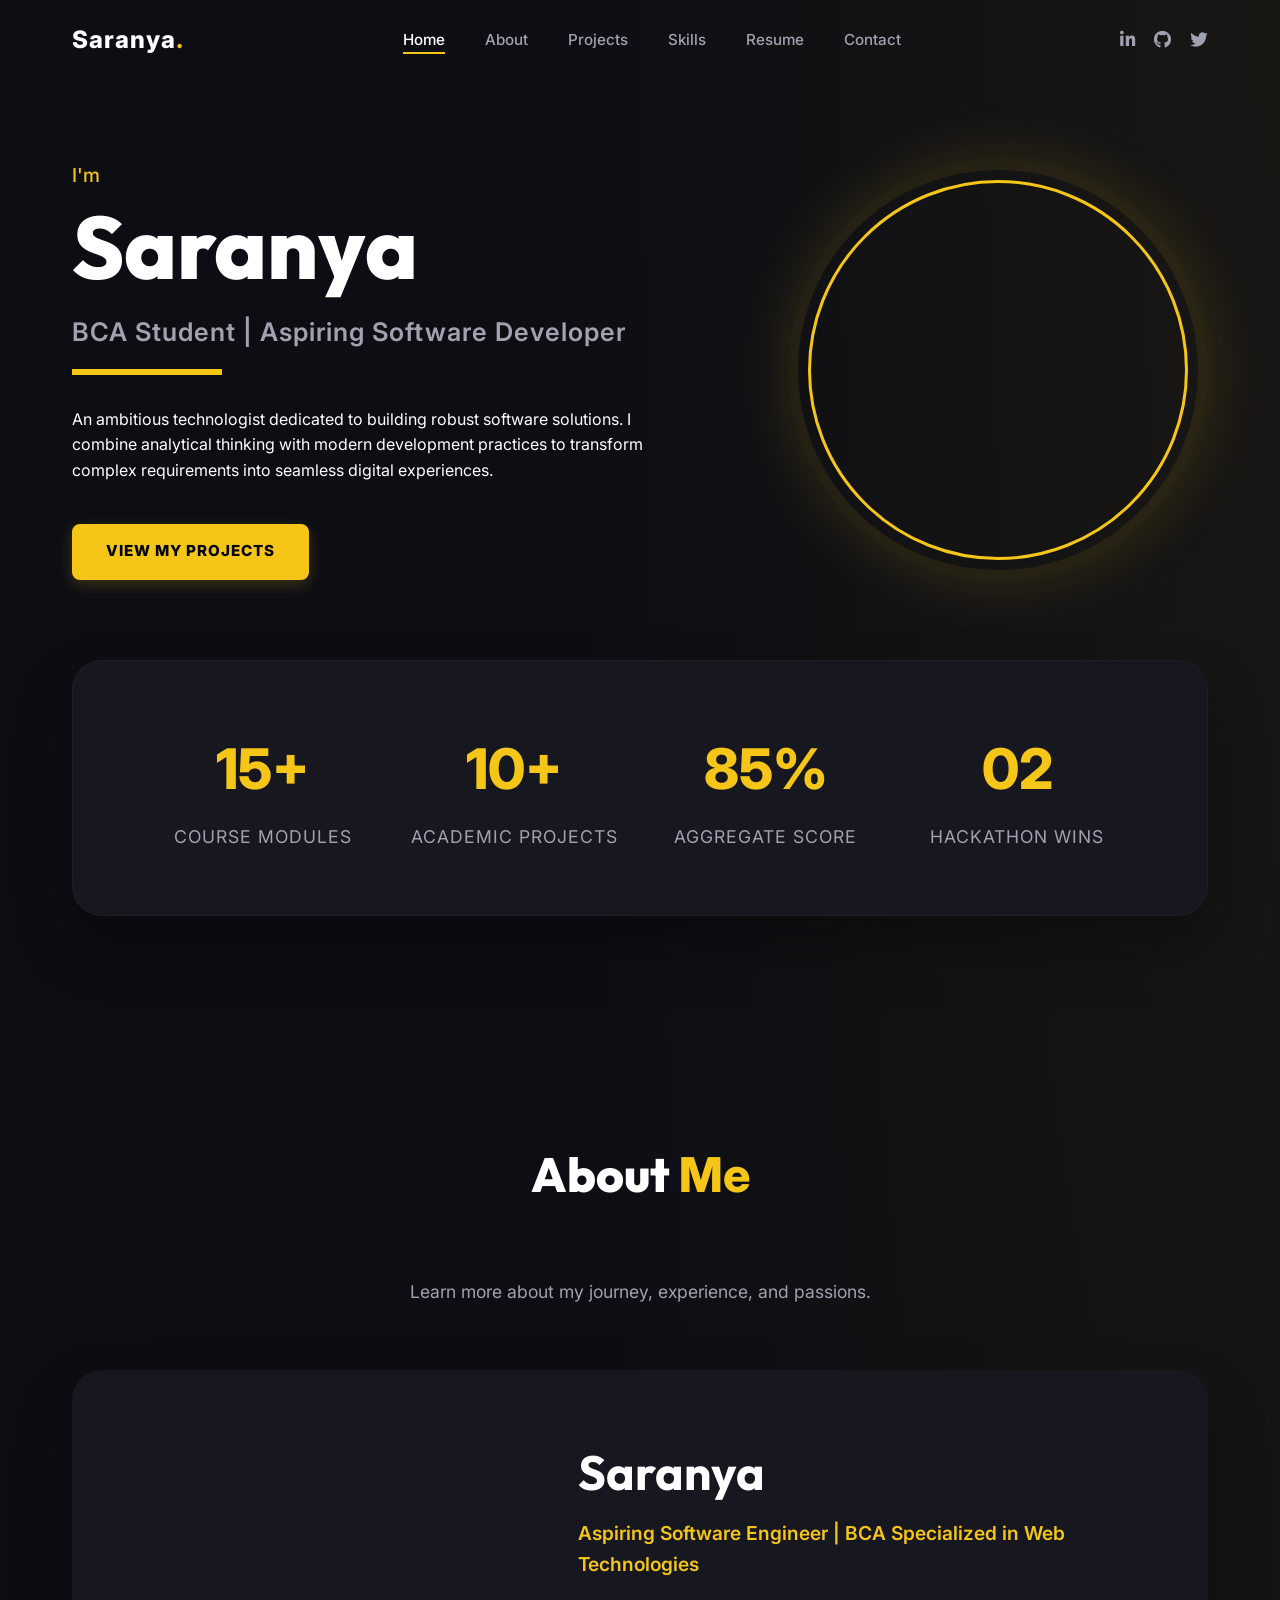
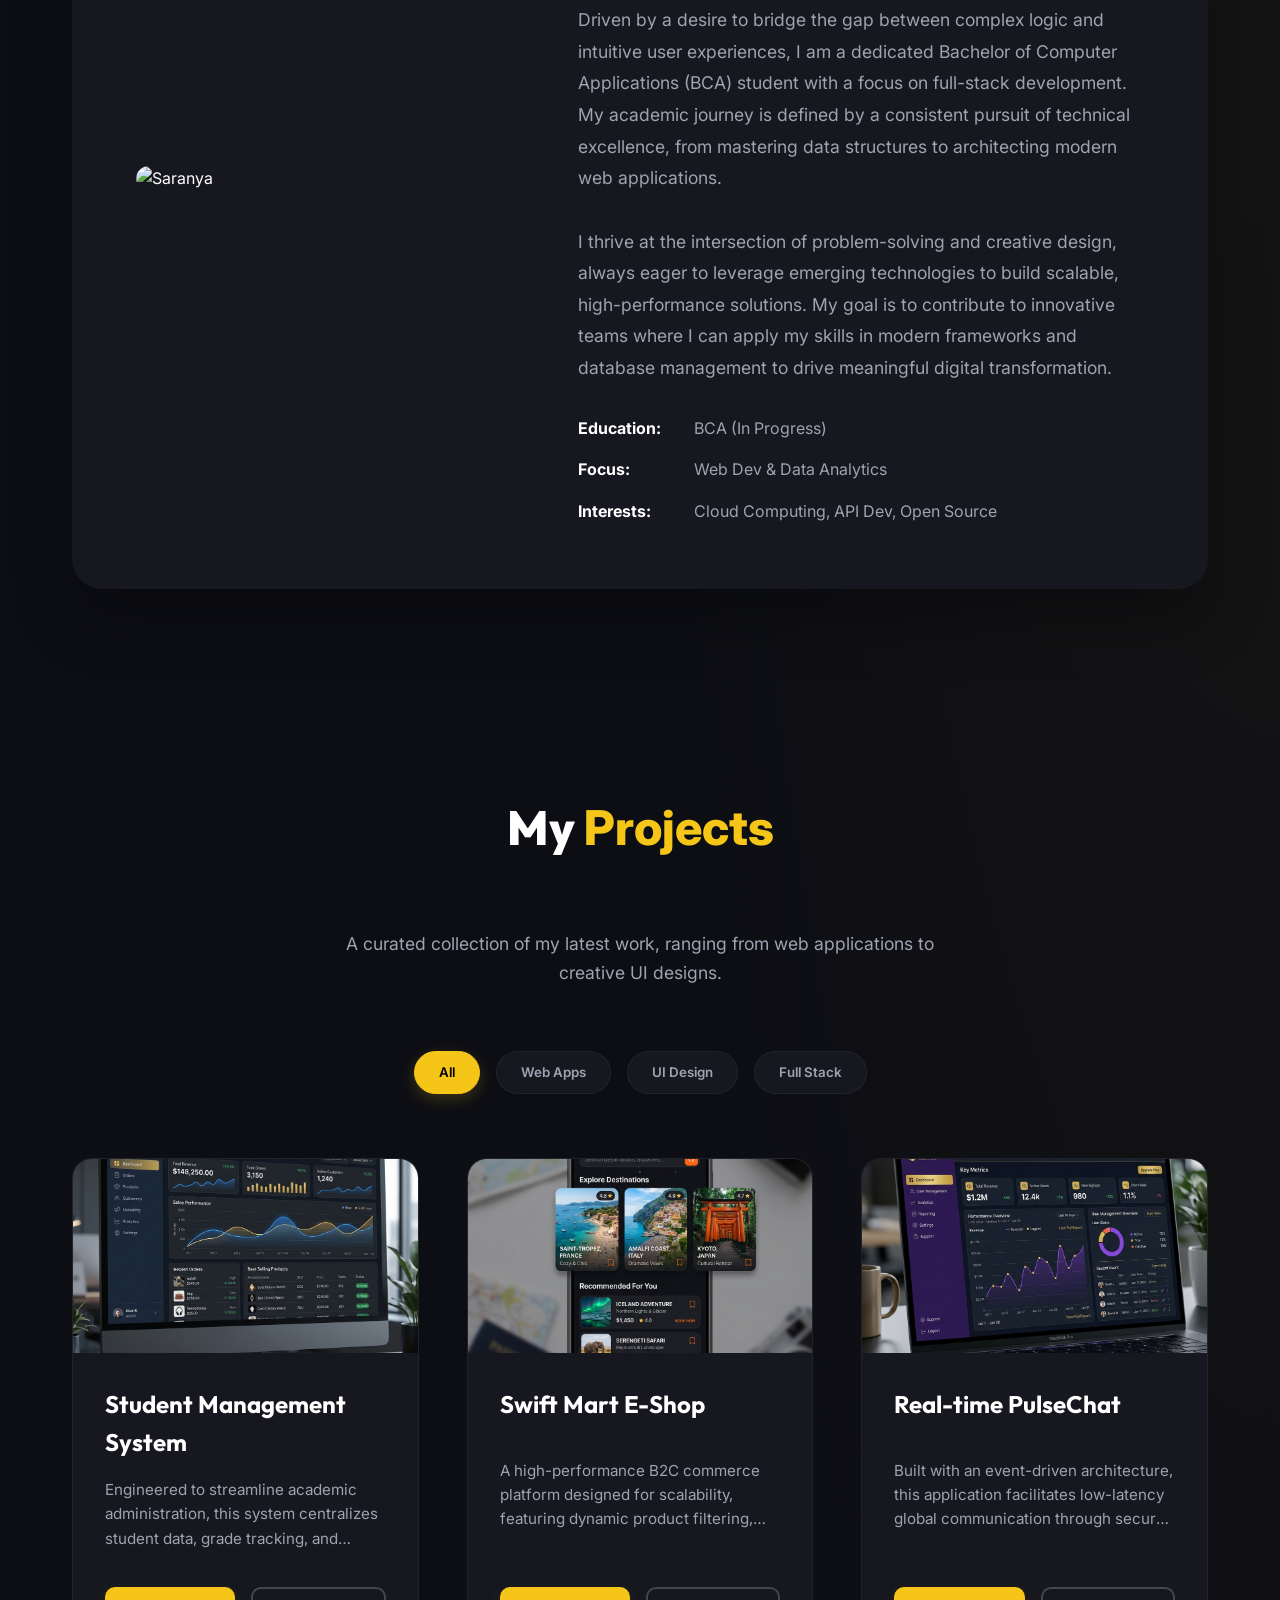
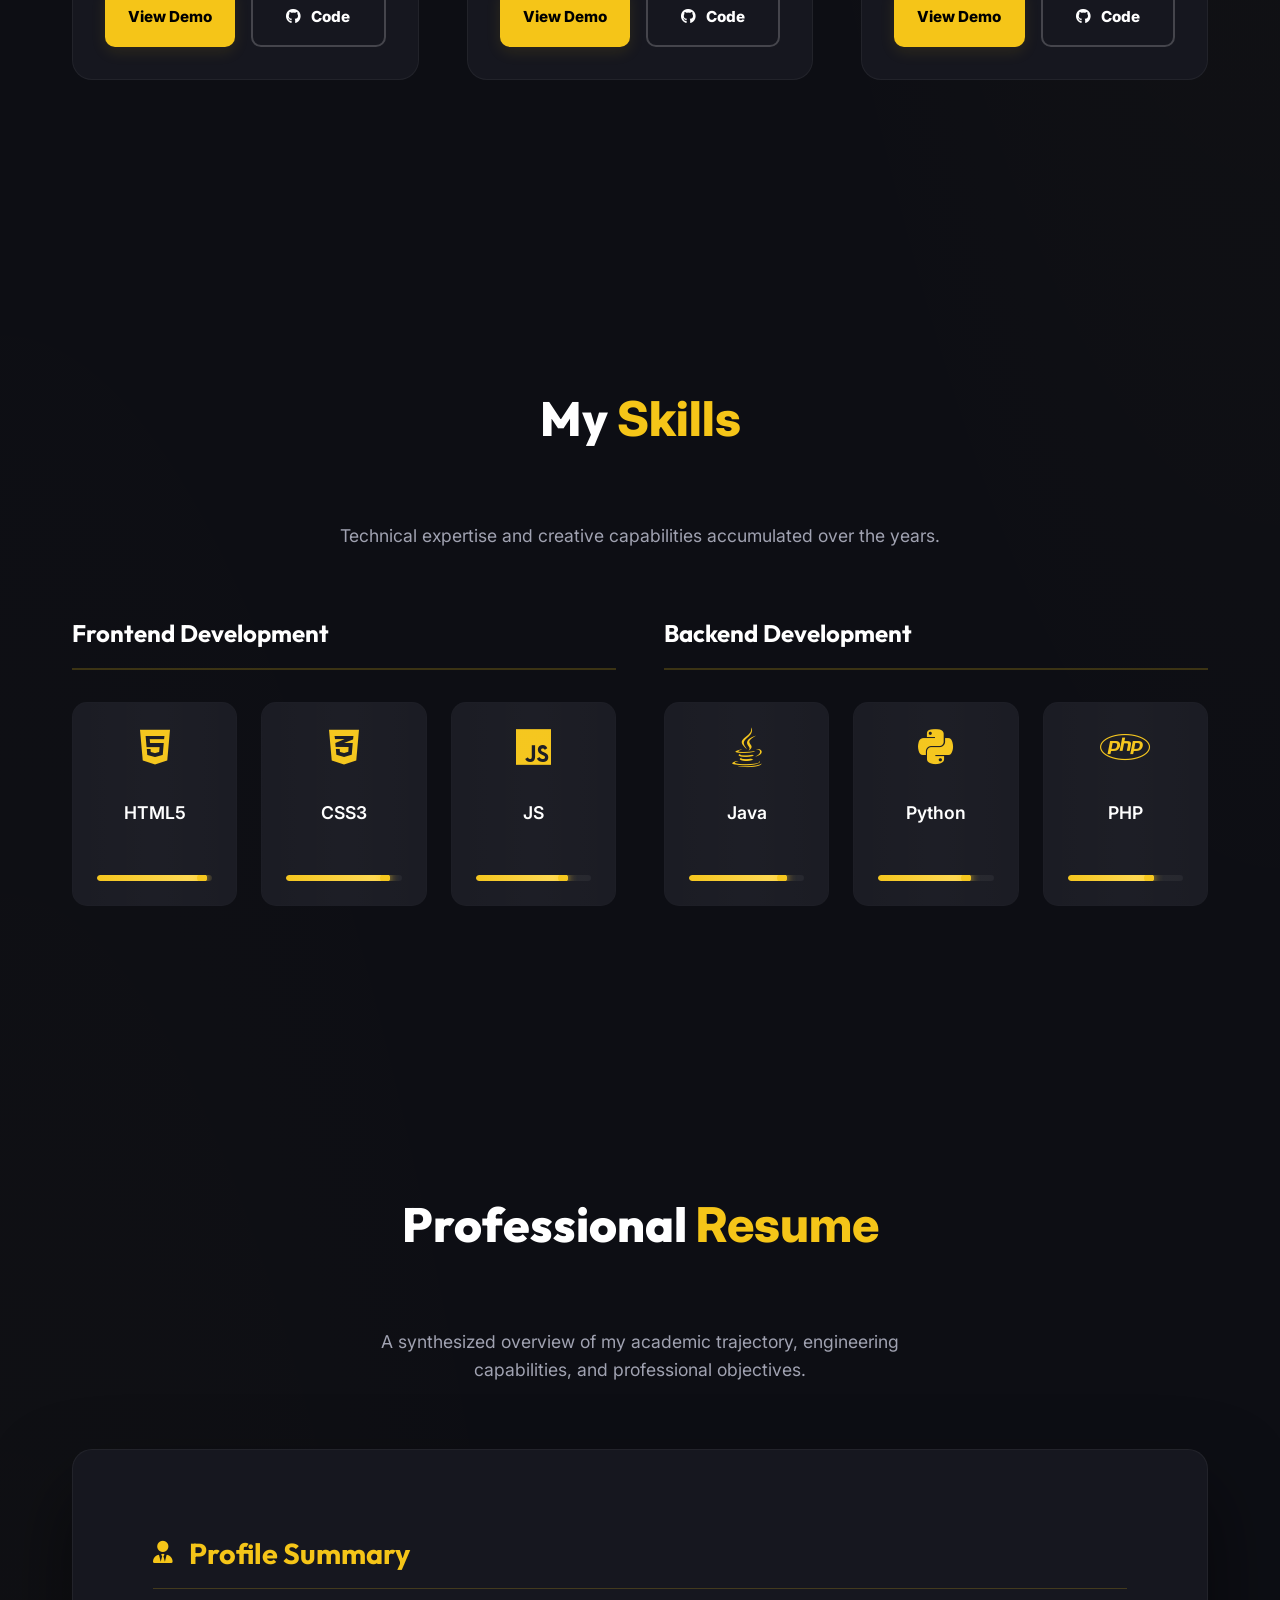
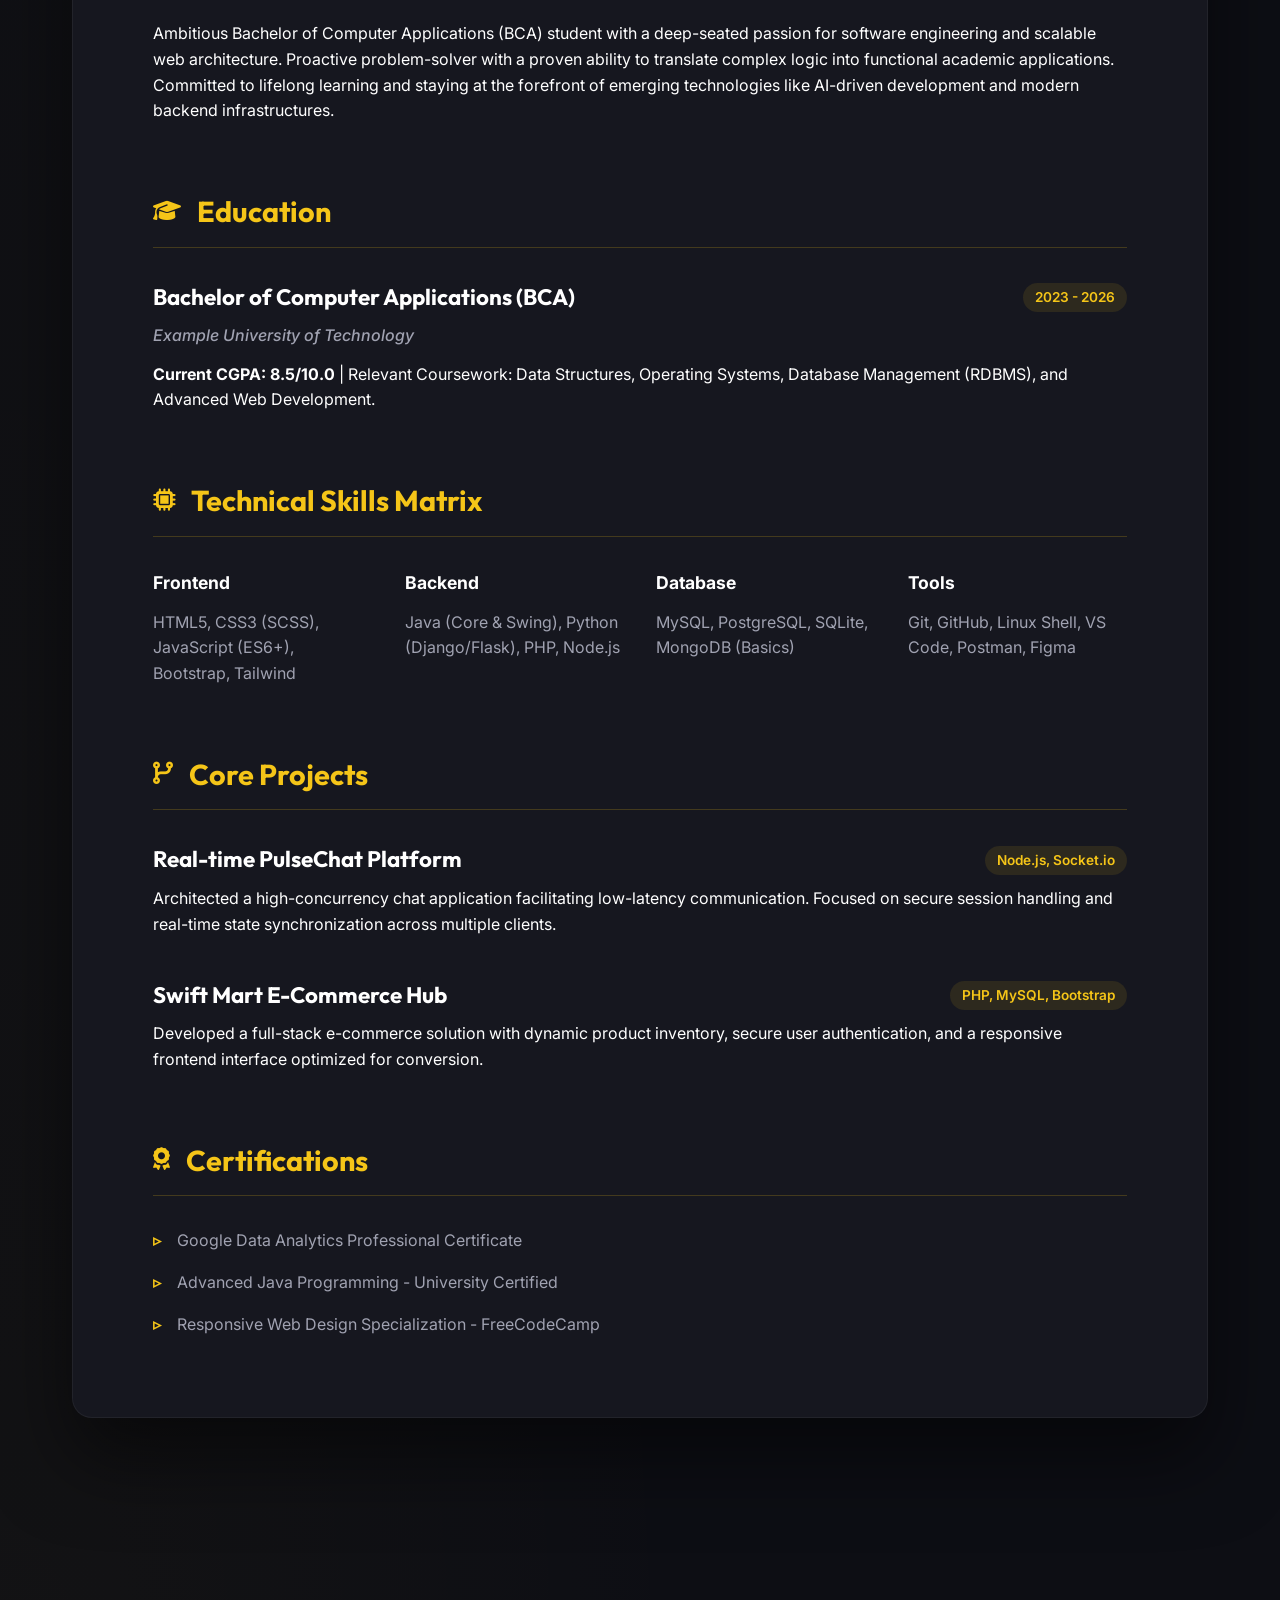
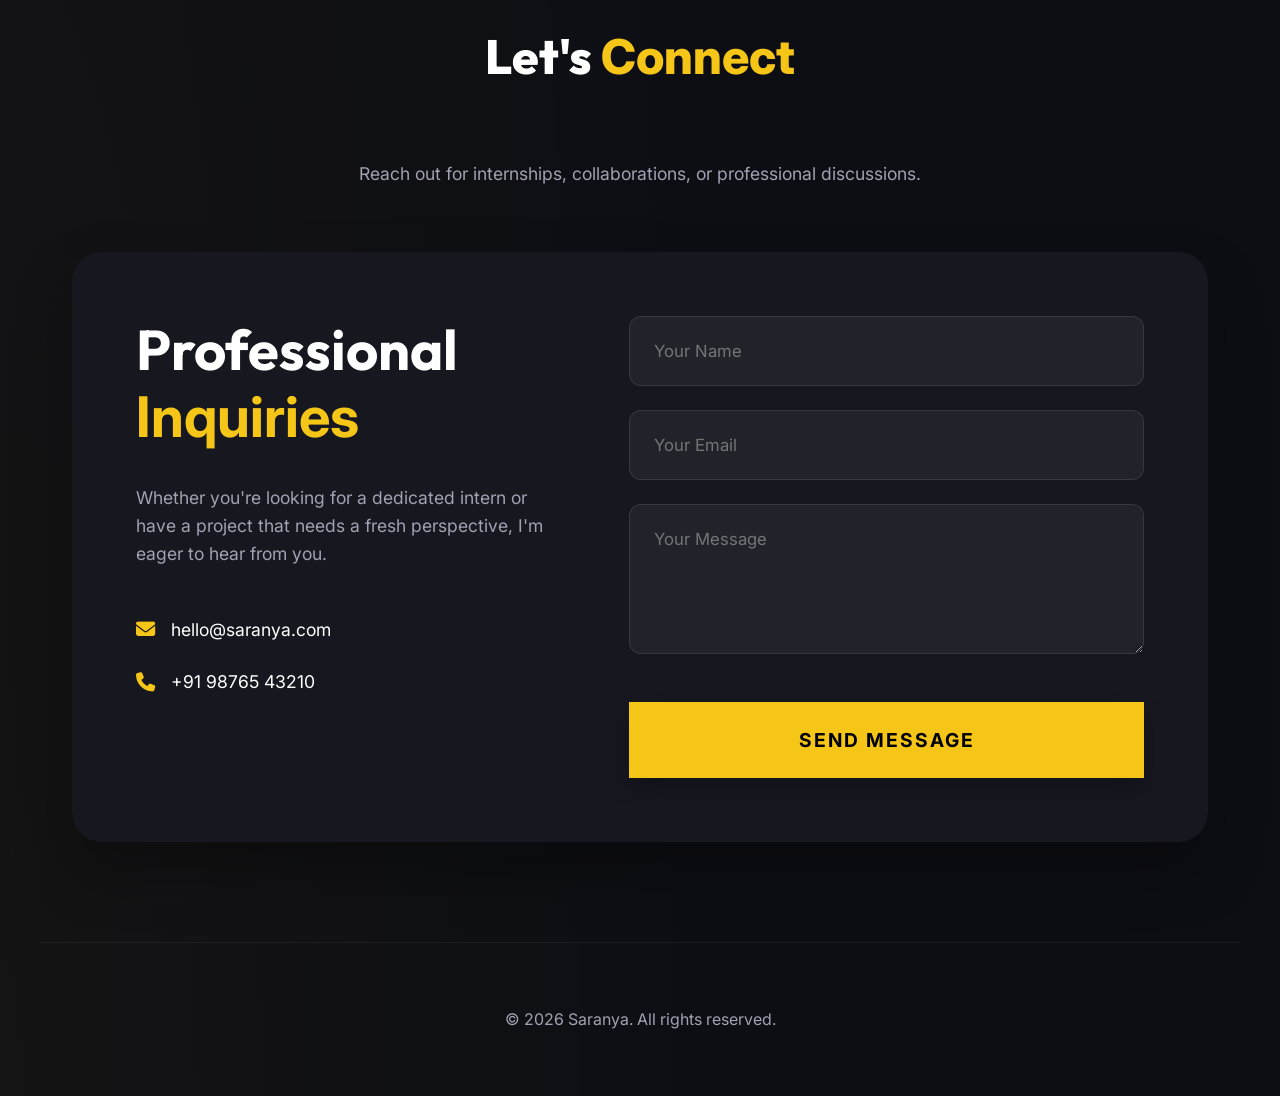
==== index.html @ 044e10fd "first commit" ====
<!DOCTYPE html>
<html lang="en">

<head>
    <meta charset="UTF-8">
    <meta name="viewport" content="width=device-width, initial-scale=1.0">
    <title>Saranya | BCA Student & Aspiring Software Developer</title>
    <link rel="stylesheet" href="style.css">
    <link rel="preconnect" href="https://fonts.googleapis.com">
    <link rel="preconnect" href="https://fonts.gstatic.com" crossorigin>
    <link
        href="https://fonts.googleapis.com/css2?family=Inter:wght@400;500;600&family=Outfit:wght@300;400;600;700;800&display=swap"
        rel="stylesheet">
    <link rel="stylesheet" href="https://cdnjs.cloudflare.com/ajax/libs/font-awesome/6.4.0/css/all.min.css">
</head>

<body>
    <!-- Navigation Bar -->
    <nav class="navbar" id="navbar">
        <div class="container nav-content">
            <div class="logo">
                <a href="#home">Saranya<span>.</span></a>
            </div>

            <ul class="nav-links" id="nav-links">
                <li><a href="#home" class="active">Home</a></li>
                <li><a href="#about">About</a></li>
                <li><a href="#projects">Projects</a></li>
                <li><a href="#skills">Skills</a></li>
                <li><a href="#resume">Resume</a></li>
                <li><a href="#contact">Contact</a></li>
            </ul>

            <div class="nav-socials">
                <a href="#"><i class="fab fa-linkedin-in"></i></a>
                <a href="#"><i class="fab fa-github"></i></a>
                <a href="#"><i class="fab fa-twitter"></i></a>
            </div>

            <button class="hamburger" id="hamburger">
                <span></span>
                <span></span>
                <span></span>
            </button>
        </div>
    </nav>

    <!-- Mobile Menu -->
    <div class="mobile-menu" id="mobile-menu">
        <ul class="mobile-nav-links">
            <li><a href="#home">Home</a></li>
            <li><a href="#about">About</a></li>
            <li><a href="#projects">Projects</a></li>
            <li><a href="#skills">Skills</a></li>
            <li><a href="#resume">Resume</a></li>
            <li><a href="#contact">Contact</a></li>
        </ul>
        <div class="mobile-socials">
            <a href="#"><i class="fab fa-linkedin-in"></i></a>
            <a href="#"><i class="fab fa-github"></i></a>
            <a href="#"><i class="fab fa-twitter"></i></a>
        </div>
    </div>

    <!-- Home Section -->
    <section id="home" class="hero">
        <div class="container hero-content">
            <div class="hero-text">
                <p class="intro">I'm</p>
                <h1 class="name">Saranya</h1>
                <p class="role-title">BCA Student | Aspiring Software Developer</p>
                <div class="underline"></div>
                <p class="description">
                    An ambitious technologist dedicated to building robust software solutions. I combine analytical
                    thinking with modern development practices to transform complex requirements into seamless digital
                    experiences.
                </p>
                <div class="hero-btns">
                    <a href="#projects" class="btn primary-btn">View My Projects</a>
                </div>
            </div>
            <div class="hero-image">
                <div class="image-wrapper">
                    <img src="https://images.unsplash.com/photo-1573496359142-b8d87734a5a2?auto=format&fit=crop&q=80&w=800"
                        alt="Saranya">
                </div>
            </div>
        </div>
    </section>

    <!-- Stats Section -->
    <div class="container">
        <div class="stats">
            <div class="stat-item">
                <div class="stat-number">15+</div>
                <div class="stat-label">Course Modules</div>
            </div>
            <div class="stat-item">
                <div class="stat-number">10+</div>
                <div class="stat-label">Academic Projects</div>
            </div>
            <div class="stat-item">
                <div class="stat-number">85%</div>
                <div class="stat-label">Aggregate Score</div>
            </div>
            <div class="stat-item">
                <div class="stat-number">02</div>
                <div class="stat-label">Hackathon Wins</div>
            </div>
        </div>
    </div>

    <!-- About Section -->
    <section id="about" class="section-padding">
        <div class="container">
            <header class="section-header">
                <h2 class="section-title">About <span class="highlight">Me</span></h2>
                <p class="section-subtitle">Learn more about my journey, experience, and passions.</p>
            </header>

            <div class="about-card">
                <div class="about-image">
                    <img src="https://images.unsplash.com/photo-1573496359142-b8d87734a5a2?auto=format&fit=crop&q=80&w=800"
                        alt="Saranya">
                </div>
                <div class="about-text">
                    <h2>Saranya</h2>
                    <p class="job-role">Aspiring Software Engineer | BCA Specialized in Web Technologies</p>
                    <p class="bio">
                        Driven by a desire to bridge the gap between complex logic and intuitive user experiences, I am
                        a dedicated Bachelor of Computer Applications (BCA) student with a focus on full-stack
                        development. My academic journey is defined by a consistent pursuit of technical excellence,
                        from mastering data structures to architecting modern web applications.
                        <br><br>
                        I thrive at the intersection of problem-solving and creative design, always eager to leverage
                        emerging technologies to build scalable, high-performance solutions. My goal is to contribute to
                        innovative teams where I can apply my skills in modern frameworks and database management to
                        drive meaningful digital transformation.
                    </p>
                    <div class="personal-details">
                        <div class="detail">
                            <span class="label">Education:</span>
                            <span class="value">BCA (In Progress)</span>
                        </div>
                        <div class="detail">
                            <span class="label">Focus:</span>
                            <span class="value">Web Dev & Data Analytics</span>
                        </div>
                        <div class="detail">
                            <span class="label">Interests:</span>
                            <span class="value">Cloud Computing, API Dev, Open Source</span>
                        </div>
                    </div>
                </div>
            </div>
        </div>
    </section>

    <!-- Projects Section -->
    <section id="projects" class="section-padding">
        <div class="container">
            <header class="section-header">
                <h2 class="section-title">My <span class="highlight">Projects</span></h2>
                <p class="section-subtitle">A curated collection of my latest work, ranging from web applications to
                    creative UI designs.</p>
            </header>

            <div class="project-filters">
                <button class="filter-btn active" data-filter="all">All</button>
                <button class="filter-btn" data-filter="web">Web Apps</button>
                <button class="filter-btn" data-filter="ui">UI Design</button>
                <button class="filter-btn" data-filter="fullstack">Full Stack</button>
            </div>

            <div class="projects-grid" id="projects-container">
                <!-- Project 1 -->
                <div class="project-card" data-category="web">
                    <div class="project-image">
                        <img src="project_ecommerce.png" alt="Student Management System">
                        <div class="project-overlay">
                            <div class="tech-stack">
                                <span>Java</span>
                                <span>Swing</span>
                                <span>MySQL</span>
                            </div>
                        </div>
                    </div>
                    <div class="project-info">
                        <h3>Student Management System</h3>
                        <p>Engineered to streamline academic administration, this system centralizes student data, grade
                            tracking, and enrollment workflows with a focus on data integrity and security.</p>
                        <div class="project-actions">
                            <a href="#" class="btn secondary-btn">View Demo</a>
                            <a href="#" class="btn outline-btn"><i class="fab fa-github"></i> Code</a>
                        </div>
                    </div>
                </div>

                <!-- Project 2 -->
                <div class="project-card" data-category="fullstack">
                    <div class="project-image">
                        <img src="project_travel.png" alt="Online Shopping Website">
                        <div class="project-overlay">
                            <div class="tech-stack">
                                <span>PHP</span>
                                <span>Bootstrap</span>
                                <span>MySQL</span>
                            </div>
                        </div>
                    </div>
                    <div class="project-info">
                        <h3>Swift Mart E-Shop</h3>
                        <p>A high-performance B2C commerce platform designed for scalability, featuring dynamic product
                            filtering, secure checkout flows, and automated inventory syncing.</p>
                        <div class="project-actions">
                            <a href="#" class="btn secondary-btn">View Demo</a>
                            <a href="#" class="btn outline-btn"><i class="fab fa-github"></i> Code</a>
                        </div>
                    </div>
                </div>

                <!-- Project 3 -->
                <div class="project-card" data-category="web">
                    <div class="project-image">
                        <img src="project_saas.png" alt="Chat Application">
                        <div class="project-overlay">
                            <div class="tech-stack">
                                <span>Node.js</span>
                                <span>Socket.io</span>
                                <span>Express</span>
                            </div>
                        </div>
                    </div>
                    <div class="project-info">
                        <h3>Real-time PulseChat</h3>
                        <p>Built with an event-driven architecture, this application facilitates low-latency global
                            communication through secure web socket implementation and state management.</p>
                        <div class="project-actions">
                            <a href="#" class="btn secondary-btn">View Demo</a>
                            <a href="#" class="btn outline-btn"><i class="fab fa-github"></i> Code</a>
                        </div>
                    </div>
                </div>
            </div>
        </div>
    </section>

    <!-- Skills Section -->
    <section id="skills" class="section-padding">
        <div class="container">
            <header class="section-header">
                <h2 class="section-title">My <span class="highlight">Skills</span></h2>
                <p class="section-subtitle">Technical expertise and creative capabilities accumulated over the years.
                </p>
            </header>

            <div class="skills-grid-main">
                <!-- Frontend -->
                <div class="skills-category">
                    <h3>Frontend Development</h3>
                    <div class="skills-grid-inner">
                        <div class="skill-card">
                            <i class="fab fa-html5"></i>
                            <span>HTML5</span>
                            <div class="progress-bar">
                                <div class="progress" style="width: 95%;"></div>
                            </div>
                        </div>
                        <div class="skill-card">
                            <i class="fab fa-css3-alt"></i>
                            <span>CSS3</span>
                            <div class="progress-bar">
                                <div class="progress" style="width: 90%;"></div>
                            </div>
                        </div>
                        <div class="skill-card">
                            <i class="fab fa-js"></i>
                            <span>JS</span>
                            <div class="progress-bar">
                                <div class="progress" style="width: 80%;"></div>
                            </div>
                        </div>
                    </div>
                </div>

                <!-- Backend -->
                <div class="skills-category">
                    <h3>Backend Development</h3>
                    <div class="skills-grid-inner">
                        <div class="skill-card">
                            <i class="fab fa-java"></i>
                            <span>Java</span>
                            <div class="progress-bar">
                                <div class="progress" style="width: 85%;"></div>
                            </div>
                        </div>
                        <div class="skill-card">
                            <i class="fab fa-python"></i>
                            <span>Python</span>
                            <div class="progress-bar">
                                <div class="progress" style="width: 80%;"></div>
                            </div>
                        </div>
                        <div class="skill-card">
                            <i class="fab fa-php"></i>
                            <span>PHP</span>
                            <div class="progress-bar">
                                <div class="progress" style="width: 75%;"></div>
                            </div>
                        </div>
                    </div>
                </div>
            </div>
        </div>
    </section>

    <!-- Resume Section -->
    <section id="resume" class="section-padding">
        <div class="container">
            <header class="section-header">
                <h2 class="section-title">Professional <span class="highlight">Resume</span></h2>
                <p class="section-subtitle">A synthesized overview of my academic trajectory, engineering capabilities,
                    and professional objectives.</p>
            </header>

            <div class="resume-paper">
                <!-- Profile Summary -->
                <div class="resume-section">
                    <h2 class="resume-section-title"><i class="fas fa-user-tie"></i> Profile Summary</h2>
                    <p>Ambitious Bachelor of Computer Applications (BCA) student with a deep-seated passion for software
                        engineering and scalable web architecture. Proactive problem-solver with a proven ability to
                        translate complex logic into functional academic applications. Committed to lifelong learning
                        and staying at the forefront of emerging technologies like AI-driven development and modern
                        backend infrastructures.</p>
                </div>

                <div class="resume-section">
                    <h2 class="resume-section-title"><i class="fas fa-graduation-cap"></i> Education</h2>
                    <div class="resume-item">
                        <div class="resume-item-header">
                            <h3>Bachelor of Computer Applications (BCA)</h3>
                            <span>2023 - 2026</span>
                        </div>
                        <p class="institution">Example University of Technology</p>
                        <p><strong>Current CGPA: 8.5/10.0</strong> | Relevant Coursework: Data Structures, Operating
                            Systems, Database Management (RDBMS), and Advanced Web Development.</p>
                    </div>
                </div>

                <div class="resume-section">
                    <h2 class="resume-section-title"><i class="fas fa-microchip"></i> Technical Skills Matrix</h2>
                    <div class="resume-skills-grid">
                        <div class="skill-group">
                            <h4>Frontend</h4>
                            <p>HTML5, CSS3 (SCSS), JavaScript (ES6+), Bootstrap, Tailwind</p>
                        </div>
                        <div class="skill-group">
                            <h4>Backend</h4>
                            <p>Java (Core & Swing), Python (Django/Flask), PHP, Node.js</p>
                        </div>
                        <div class="skill-group">
                            <h4>Database</h4>
                            <p>MySQL, PostgreSQL, SQLite, MongoDB (Basics)</p>
                        </div>
                        <div class="skill-group">
                            <h4>Tools</h4>
                            <p>Git, GitHub, Linux Shell, VS Code, Postman, Figma</p>
                        </div>
                    </div>
                </div>

                <div class="resume-section">
                    <h2 class="resume-section-title"><i class="fas fa-code-branch"></i> Core Projects</h2>
                    <div class="resume-item">
                        <div class="resume-item-header">
                            <h3>Real-time PulseChat Platform</h3>
                            <span>Node.js, Socket.io</span>
                        </div>
                        <p>Architected a high-concurrency chat application facilitating low-latency communication.
                            Focused on secure session handling and real-time state synchronization across multiple
                            clients.</p>
                    </div>
                    <div class="resume-item">
                        <div class="resume-item-header">
                            <h3>Swift Mart E-Commerce Hub</h3>
                            <span>PHP, MySQL, Bootstrap</span>
                        </div>
                        <p>Developed a full-stack e-commerce solution with dynamic product inventory, secure user
                            authentication, and a responsive frontend interface optimized for conversion.</p>
                    </div>
                </div>

                <div class="resume-section">
                    <h2 class="resume-section-title"><i class="fas fa-award"></i> Certifications</h2>
                    <ul class="resume-list">
                        <li>Google Data Analytics Professional Certificate</li>
                        <li>Advanced Java Programming - University Certified</li>
                        <li>Responsive Web Design Specialization - FreeCodeCamp</li>
                    </ul>
                </div>
            </div>
        </div>
    </section>

    <!-- Contact Section -->
    <section id="contact" class="section-padding">
        <div class="container">
            <header class="section-header">
                <h2 class="section-title">Let's <span class="highlight">Connect</span></h2>
                <p class="section-subtitle">Reach out for internships, collaborations, or professional discussions.</p>
            </header>

            <div class="contact-card">
                <div class="contact-info">
                    <h2>Professional <span class="highlight">Inquiries</span></h2>
                    <p>Whether you're looking for a dedicated intern or have a project that needs a fresh perspective,
                        I'm eager to hear from you.</p>
                    <div class="contact-details">
                        <div class="detail-item">
                            <i class="fas fa-envelope"></i>
                            <span>hello@saranya.com</span>
                        </div>
                        <div class="detail-item">
                            <i class="fas fa-phone"></i>
                            <span>+91 98765 43210</span>
                        </div>
                    </div>
                </div>
                <form class="contact-form">
                    <div class="form-group">
                        <input type="text" placeholder="Your Name" required>
                    </div>
                    <div class="form-group">
                        <input type="email" placeholder="Your Email" required>
                    </div>
                    <div class="form-group">
                        <textarea placeholder="Your Message" rows="5" required></textarea>
                    </div>
                    <button type="submit" class="btn primary-btn">Send Message</button>
                </form>
            </div>
        </div>
    </section>

    <footer class="footer container">
        <p>&copy; 2026 Saranya. All rights reserved.</p>
    </footer>

    <script src="script.js"></script>
</body>

</html>
---- style.css ----
:root {
    --bg-color: #0d0e14;
    --card-bg: #16171f;
    --accent-color: #f5c518;
    --text-primary: #ffffff;
    --text-secondary: #a0a2b1;
    --white: #ffffff;
    --black: #000000;
    --transition: all 0.4s cubic-bezier(0.165, 0.84, 0.44, 1);
    --container-width: 1200px;
    --glow-color: rgba(245, 197, 24, 0.15);
}

/* Reset and Base Styles */
* {
    margin: 0;
    padding: 0;
    box-sizing: border-box;
    font-family: 'Inter', sans-serif;
}

html {
    scroll-behavior: smooth;
}

body {
    background-color: var(--bg-color);
    background-image: 
        radial-gradient(at 100% 0%, rgba(245, 197, 24, 0.05) 0, transparent 40%),
        radial-gradient(at 0% 100%, rgba(245, 197, 24, 0.03) 0, transparent 40%);
    color: var(--text-primary);
    line-height: 1.6;
    overflow-x: hidden;
}

h1, h2, h3, .logo {
    font-family: 'Outfit', sans-serif;
}

a {
    text-decoration: none;
    color: inherit;
    transition: var(--transition);
}

ul {
    list-style: none;
}

img {
    max-width: 100%;
    display: block;
}

.container {
    max-width: var(--container-width);
    margin: 0 auto;
    padding: 0 2rem;
}

/* Navbar */
.navbar {
    position: fixed;
    top: 0;
    left: 0;
    width: 100%;
    height: 80px;
    background-color: transparent;
    z-index: 1000;
    display: flex;
    align-items: center;
    transition: var(--transition);
}

.navbar.scrolled {
    background-color: rgba(13, 14, 20, 0.95);
    backdrop-filter: blur(10px);
    height: 70px;
    border-bottom: 1px solid rgba(255, 255, 255, 0.05);
    box-shadow: 0 10px 30px rgba(0,0,0,0.3);
}

.nav-content {
    display: flex;
    justify-content: space-between;
    align-items: center;
    width: 100%;
}

.logo {
    font-size: 1.5rem;
    font-weight: 800;
    letter-spacing: 1px;
}

.logo span {
    color: var(--accent-color);
}

.nav-links {
    display: flex;
    gap: 2.5rem;
}

.nav-links li a {
    font-weight: 500;
    font-size: 0.95rem;
    color: var(--text-secondary);
    position: relative;
    padding-bottom: 5px;
}

.nav-links li a::after {
    content: '';
    position: absolute;
    bottom: 0;
    left: 0;
    width: 0;
    height: 2px;
    background-color: var(--accent-color);
    transition: var(--transition);
}

.nav-links li a:hover::after,
.nav-links li a.active::after {
    width: 100%;
}

.nav-links li a:hover,
.nav-links li a.active {
    color: var(--white);
}

.nav-socials {
    display: flex;
    gap: 1.2rem;
}

.nav-socials a {
    color: var(--text-secondary);
    font-size: 1.1rem;
}

.nav-socials a:hover {
    color: var(--accent-color);
    transform: translateY(-3px);
}
/* Section Generic */
.section-padding {
    padding: 100px 0;
}

.section-header {
    text-align: center;
    margin-bottom: 4rem;
}

.section-title {
    font-size: clamp(2.5rem, 5vw, 3.5rem);
    font-weight: 800;
    margin-bottom: 1rem;
}

.section-subtitle {
    font-size: 1.1rem;
    color: var(--text-secondary);
    max-width: 600px;
    margin: 0 auto;
}

.highlight {
    color: var(--accent-color);
}

/* Hamburger Menu */
.hamburger {
    display: none;
    flex-direction: column;
    gap: 6px;
    background: none;
    border: none;
    cursor: pointer;
    z-index: 1001;
}

.hamburger span {
    width: 25px;
    height: 2px;
    background-color: var(--white);
    transition: var(--transition);
}

/* Mobile Menu */
.mobile-menu {
    position: fixed;
    top: -100%;
    left: 0;
    width: 100%;
    height: auto;
    padding: 100px 0 50px;
    background-color: var(--card-bg);
    z-index: 999;
    display: flex;
    flex-direction: column;
    justify-content: center;
    align-items: center;
    gap: 2.5rem;
    transition: all 0.5s cubic-bezier(0.77, 0, 0.175, 1);
    box-shadow: 0 10px 30px rgba(0,0,0,0.5);
    opacity: 0;
    visibility: hidden;
}

.mobile-menu.active {
    top: 0;
    opacity: 1;
    visibility: visible;
}

.mobile-nav-links {
    display: flex;
    flex-direction: column;
    align-items: center;
    gap: 2rem;
}

.mobile-nav-links li a {
    font-size: 1.5rem;
    font-weight: 600;
}

.mobile-socials {
    display: flex;
    gap: 1.5rem;
    font-size: 1.5rem;
}

/* Hero Section */
.hero {
    padding-top: 160px;
    padding-bottom: 80px;
}

.hero-content {
    display: grid;
    grid-template-columns: 1.2fr 0.8fr;
    align-items: center;
    gap: 6rem;
}

.intro {
    font-size: 1.2rem;
    font-weight: 500;
    color: var(--accent-color);
    margin-bottom: 0.5rem;
}

.role-title {
    font-size: 1.6rem;
    color: var(--text-secondary);
    margin-bottom: 1rem;
    font-weight: 600;
    letter-spacing: 1px;
}

.name {
    font-size: clamp(3.5rem, 8vw, 5.5rem);
    font-weight: 800;
    line-height: 1.1;
    margin-bottom: 1rem;
}

.underline {
    width: 150px;
    height: 6px;
    background-color: var(--accent-color);
    margin-bottom: 2rem;
}

.hero-btns {
    display: flex;
    gap: 1.5rem;
    flex-wrap: wrap;
    margin-top: 2.5rem;
}

.hero-btns .btn {
    min-width: 220px;
    height: 56px;
    padding: 0 2rem;
    display: inline-flex;
    align-items: center;
    justify-content: center;
    border-radius: 8px;
    font-weight: 800;
    text-transform: uppercase;
    letter-spacing: 1px;
    font-size: 0.95rem;
    transition: var(--transition);
}

.primary-btn {
    background-color: var(--accent-color);
    color: var(--black);
    box-shadow: 0 5px 15px rgba(245, 197, 24, 0.2);
    border: 2px solid var(--accent-color);
}

.primary-btn:hover {
    background-color: #e5b816;
    border-color: #e5b816;
    transform: translateY(-5px);
    box-shadow: 0 12px 25px rgba(245, 197, 24, 0.3);
}

.hero-image .image-wrapper {
    position: relative;
    width: 420px;
    height: 420px;
    border-radius: 50%;
    border: 10px solid rgba(245, 197, 24, 0.08);
    padding: 10px;
    box-shadow: 0 0 60px var(--glow-color);
    animation: float 6s ease-in-out infinite;
    margin-left: auto;
}

@keyframes float {
    0%, 100% { transform: translateY(0) rotate(1deg); }
    50% { transform: translateY(-30px) rotate(-1deg); }
}

.hero-image img {
    width: 100%;
    height: 100%;
    object-fit: cover;
    border-radius: 50%;
    border: 3px solid var(--accent-color);
    transition: transform 0.6s var(--transition);
}

.hero-image:hover img {
    transform: scale(1.05);
}

/* Services Preview */
.services-preview {
    margin-bottom: 120px;
    position: relative;
}

.services-preview::before {
    content: '';
    position: absolute;
    top: -60px;
    left: 50%;
    transform: translateX(-50%);
    width: 60%;
    height: 1px;
    background: linear-gradient(to right, transparent, rgba(255,255,255,0.05), transparent);
}

.preview-card {
    background-color: var(--card-bg);
    padding: 3.5rem;
    border-radius: 30px;
    display: flex;
    align-items: center;
    justify-content: space-between;
    gap: 4rem;
    box-shadow: 0 30px 60px rgba(0,0,0,0.3);
    border: 1px solid rgba(255,255,255,0.03);
    transition: var(--transition);
}

.preview-card:hover {
    box-shadow: 0 40px 80px rgba(0,0,0,0.4);
    border-color: rgba(245, 197, 24, 0.1);
}

.preview-text {
    font-size: 1.2rem;
    color: var(--text-primary);
    flex: 2;
}

.show-more {
    color: var(--accent-color);
    font-weight: 600;
    display: flex;
    align-items: center;
    gap: 0.5rem;
    white-space: nowrap;
}

.show-more i {
    transition: transform 0.3s ease;
}

.show-more:hover i {
    transform: translateX(5px);
}

.social-links {
    display: flex;
    gap: 1.5rem;
    flex: 1;
    justify-content: flex-end;
}

.social-links a {
    width: 45px;
    height: 45px;
    border-radius: 50%;
    background-color: rgba(255,255,255,0.05);
    display: flex;
    align-items: center;
    justify-content: center;
    color: var(--white);
    font-size: 1rem;
}

.social-links a:hover {
    background-color: var(--accent-color);
    color: var(--black);
}

/* Brands Section */
.brands {
    margin-bottom: 120px;
}

.brand-card {
    background-color: var(--card-bg);
    padding: 3rem;
    border-radius: 30px;
    box-shadow: 0 20px 40px rgba(0,0,0,0.3);
    border: 1px solid rgba(255,255,255,0.03);
    text-align: center;
}

.brand-text {
    font-size: 1.1rem;
    color: var(--text-secondary);
    margin-bottom: 2.5rem;
    font-weight: 500;
    text-transform: uppercase;
    letter-spacing: 2px;
}

.brand-logos {
    display: flex;
    justify-content: space-between;
    align-items: center;
    flex-wrap: wrap;
    gap: 2rem;
    opacity: 0.6;
}

.brand-item {
    font-size: 1.2rem;
    font-weight: 600;
    display: flex;
    align-items: center;
    gap: 0.8rem;
    color: var(--text-secondary);
}

.brand-item i {
    font-size: 1.5rem;
}

/* Stats Section */
.stats {
    display: flex;
    justify-content: space-between;
    align-items: center;
    background-color: var(--card-bg);
    padding: 4rem;
    border-radius: 30px;
    margin-bottom: 120px;
    border: 1px solid rgba(255,255,255,0.03);
    box-shadow: 0 30px 60px rgba(0,0,0,0.3);
}

.stat-item {
    text-align: center;
    flex: 1;
}

.stat-number {
    font-size: 3.5rem;
    font-weight: 800;
    color: var(--accent-color);
    margin-bottom: 0.5rem;
}

.stat-label {
    font-size: 1.1rem;
    color: var(--text-secondary);
    text-transform: uppercase;
    letter-spacing: 1px;
}

.stat-divider {
    width: 1px;
    height: 80px;
    background-color: rgba(255,255,255,0.1);
}

/* Service List */
.services-list {
    display: grid;
    grid-template-columns: repeat(auto-fit, minmax(350px, 1fr));
    gap: 2rem;
    margin-bottom: 80px;
}

.service-card {
    background-color: var(--card-bg);
    padding: 2.5rem;
    border-radius: 20px;
    display: flex;
    align-items: center;
    gap: 2rem;
    cursor: pointer;
    transition: var(--transition);
    border: 1px solid transparent;
}

.service-card:hover {
    transform: translateY(-10px);
    border-color: rgba(245, 197, 24, 0.3);
    box-shadow: 0 20px 40px rgba(0,0,0,0.3);
}

.service-icon {
    width: 70px;
    height: 70px;
    background-color: rgba(245, 197, 24, 0.1);
    border-radius: 15px;
    display: flex;
    align-items: center;
    justify-content: center;
    font-size: 2rem;
    color: var(--accent-color);
}

.service-info {
    flex: 1;
}

.service-info h3 {
    font-size: 1.4rem;
    margin-bottom: 0.3rem;
}

.service-info p {
    color: var(--text-secondary);
}

.service-arrow {
    font-size: 1.2rem;
    color: var(--text-secondary);
    transition: var(--transition);
}

.service-card:hover .service-arrow {
    color: var(--accent-color);
    transform: translate(5px, -5px);
}

/* Features Section */
.features {
    display: grid;
    grid-template-columns: repeat(auto-fit, minmax(300px, 1fr));
    gap: 2.5rem;
    margin-bottom: 100px;
}

.feature-card {
    background-color: var(--card-bg);
    padding: 3rem 2.5rem;
    border-radius: 20px;
    transition: var(--transition);
    position: relative;
    overflow: hidden;
    box-shadow: 0 10px 30px rgba(0,0,0,0.1);
}

.feature-card::before {
    content: '';
    position: absolute;
    top: 0;
    left: 0;
    width: 5px;
    height: 0;
    background-color: var(--accent-color);
    transition: var(--transition);
}

.feature-card:hover::before {
    height: 100%;
}

.feature-card:hover {
    transform: translateY(-10px);
    box-shadow: 0 20px 50px rgba(0,0,0,0.4);
}

.feature-icon {
    font-size: 2.5rem;
    color: var(--accent-color);
    margin-bottom: 1.5rem;
}

.feature-card h3 {
    font-size: 1.6rem;
    margin-bottom: 1rem;
}

.feature-card p {
    color: var(--text-secondary);
    margin-bottom: 2rem;
    font-size: 1rem;
}

.show-more-link {
    font-weight: 600;
    color: var(--text-primary);
    border-bottom: 2px solid var(--accent-color);
    padding-bottom: 3px;
}

.show-more-link:hover {
    color: var(--accent-color);
}

/* Footer */
.footer {
    padding: 4rem 0;
    text-align: center;
    border-top: 1px solid rgba(255,255,255,0.05);
    color: var(--text-secondary);
}

/* Responsive Styles */
@media (max-width: 1024px) {
    .container {
        padding: 0 1.5rem;
    }
    
    .hero-content {
        gap: 2rem;
    }
}

@media (max-width: 968px) {
    .nav-links, .nav-socials {
        display: none;
    }

    .hamburger {
        display: flex;
    }

    .hero-content {
        grid-template-columns: 1fr;
        text-align: center;
    }

    .hero-text {
        order: 2;
    }

    .hero-image {
        order: 1;
        max-width: 400px;
        margin: 0 auto;
    }

    .underline {
        margin: 0 auto 2rem;
    }

    .description {
        margin-left: auto;
        margin-right: auto;
    }

    .preview-card {
        flex-direction: column;
        text-align: center;
        padding: 2.5rem;
    }

    .social-links {
        justify-content: center;
    }

    .stats {
        flex-wrap: wrap;
        gap: 2rem;
    }

    .stat-item {
        flex: 1 1 40%;
    }

    .stat-divider {
        display: none;
    }
}

/* Subpage Styles */
.subpage-main {
    padding-top: 140px;
}

.page-header {
    text-align: center;
    margin-bottom: 5rem;
}

.page-title {
    font-size: 4rem;
    font-weight: 800;
    margin-bottom: 1rem;
}

.page-subtitle {
    font-size: 1.2rem;
    color: var(--text-secondary);
    max-width: 600px;
    margin: 0 auto;
}

/* About Page Specific */
.about-card {
    display: grid;
    grid-template-columns: 0.8fr 1.2fr;
    gap: 4rem;
    background-color: var(--card-bg);
    padding: 4rem;
    border-radius: 30px;
    align-items: center;
    box-shadow: 0 30px 60px rgba(0,0,0,0.3);
}

.about-image img {
    border-radius: 20px;
    width: 100%;
}

.about-text h2 {
    font-size: 3rem;
    margin-bottom: 0.5rem;
}

.job-role {
    font-size: 1.2rem;
    color: var(--accent-color);
    font-weight: 600;
    margin-bottom: 1.5rem;
}

.bio {
    font-size: 1.1rem;
    color: var(--text-secondary);
    margin-bottom: 2rem;
    line-height: 1.8;
}

.personal-details {
    display: flex;
    flex-direction: column;
    gap: 1rem;
}

.detail {
    display: flex;
    gap: 1rem;
}

.label {
    font-weight: 700;
    color: var(--white);
    min-width: 100px;
}

.value {
    color: var(--text-secondary);
}

/* Skills Page Specific */
.skills-category {
    margin-bottom: 5rem;
}

.skills-category h2 {
    font-size: 2rem;
    margin-bottom: 3rem;
    display: inline-block;
    border-bottom: 3px solid var(--accent-color);
    padding-bottom: 0.5rem;
}

.progress-bar {
    width: 100%;
    height: 6px;
    background-color: rgba(255,255,255,0.05);
    border-radius: 10px;
    margin-top: 1rem;
    overflow: hidden;
}

.progress {
    height: 100%;
    background-color: var(--accent-color);
    border-radius: 10px;
    transition: width 1.5s ease-in-out;
}

/* Responsive Subpages */
@media (max-width: 968px) {
    .about-card {
        grid-template-columns: 1fr;
        padding: 3rem;
        gap: 3rem;
        text-align: center;
    }

    .about-image {
        max-width: 300px;
        margin: 0 auto;
    }

    .detail {
        justify-content: center;
    }

    .page-title {
        font-size: 3rem;
    }
}

@media (max-width: 576px) {
    .name {
        font-size: 3rem;
    }

    .brand-logos {
        justify-content: center;
    }

    .stat-item {
        flex: 1 1 100%;
    }

    .service-card {
        flex-direction: column;
        text-align: center;
    }

    .service-icon {
        margin-bottom: 1rem;
    }
}

/* Skills Section */
.skills-section {
    padding: 100px 0;
    text-align: center;
}

.section-title {
    font-size: 3rem;
    margin-bottom: 4rem;
    font-weight: 800;
}

.highlight {
    color: var(--accent-color);
}

.skills-grid {
    display: grid;
    grid-template-columns: repeat(auto-fit, minmax(150px, 1fr));
    gap: 2rem;
}

.skill-card {
    background-color: var(--card-bg);
    padding: 2.5rem 1.5rem;
    border-radius: 20px;
    display: flex;
    flex-direction: column;
    align-items: center;
    gap: 1rem;
    transition: var(--transition);
}

.skill-card i {
    font-size: 3rem;
    color: var(--accent-color);
}

.skill-card span {
    font-weight: 600;
    font-size: 1.1rem;
}

.skill-card:hover {
    transform: translateY(-10px);
    background-color: rgba(245, 197, 24, 0.05);
    box-shadow: 0 10px 30px rgba(0,0,0,0.3);
}

/* Contact Section */
.contact-section {
    padding: 100px 0;
}

.contact-card {
    background-color: var(--card-bg);
    border-radius: 30px;
    padding: 4rem;
    display: grid;
    grid-template-columns: 1fr 1.2fr;
    gap: 4rem;
    box-shadow: 0 30px 60px rgba(0,0,0,0.3);
}

.contact-info h2 {
    font-size: 3.5rem;
    line-height: 1.2;
    margin-bottom: 2rem;
}

.contact-info p {
    color: var(--text-secondary);
    font-size: 1.1rem;
    margin-bottom: 3rem;
}

.contact-details {
    display: flex;
    flex-direction: column;
    gap: 1.5rem;
}

.detail-item {
    display: flex;
    align-items: center;
    gap: 1rem;
    font-size: 1.1rem;
}

.detail-item i {
    color: var(--accent-color);
    font-size: 1.2rem;
}

.contact-form {
    display: flex;
    flex-direction: column;
    gap: 1.5rem;
}

.contact-form input,
.contact-form textarea {
    background-color: rgba(255,255,255,0.05);
    border: 1px solid rgba(255,255,255,0.1);
    padding: 1.5rem;
    border-radius: 12px;
    color: var(--white);
    font-size: 1.05rem;
    outline: none;
    transition: var(--transition);
    width: 100%;
}

.contact-form input:focus,
.contact-form textarea:focus {
    border-color: var(--accent-color);
    background-color: rgba(255,255,255,0.08);
}

.contact-form .primary-btn {
    padding: 1.5rem 2.5rem;
    font-size: 1.2rem;
    font-weight: 700;
    text-transform: uppercase;
    letter-spacing: 2px;
    box-shadow: 0 10px 20px rgba(0, 0, 0, 0.2);
    margin-top: 1rem;
    width: 100%;
}

.contact-form .primary-btn:hover {
    box-shadow: 0 15px 30px rgba(245, 197, 24, 0.2);
}

/* Response for new sections */
@media (max-width: 968px) {
    .contact-card {
        grid-template-columns: 1fr;
        padding: 3rem;
        gap: 3rem;
    }
    
    .contact-info h2 {
        font-size: 2.5rem;
    }
}

/* Project Filters */
.project-filters {
    display: flex;
    justify-content: center;
    gap: 1rem;
    margin-bottom: 4rem;
    flex-wrap: wrap;
}

.filter-btn {
    padding: 0.8rem 1.5rem;
    background-color: var(--card-bg);
    border: 1px solid rgba(255,255,255,0.05);
    color: var(--text-secondary);
    border-radius: 30px;
    cursor: pointer;
    font-weight: 600;
    transition: var(--transition);
}

.filter-btn:hover,
.filter-btn.active {
    background-color: var(--accent-color);
    color: var(--black);
    border-color: var(--accent-color);
    box-shadow: 0 5px 15px rgba(245, 197, 24, 0.2);
}

/* Projects Grid */
.projects-grid {
    display: grid;
    grid-template-columns: repeat(auto-fit, minmax(320px, 1fr));
    gap: 3rem;
    margin-bottom: 100px;
    align-items: stretch;
    justify-content: center;
}

.project-card {
    background-color: var(--card-bg);
    border-radius: 20px;
    overflow: hidden;
    transition: var(--transition);
    border: 1px solid rgba(255,255,255,0.05);
    display: flex;
    flex-direction: column; /* Allow flex children to fill height */
}

.project-card:hover {
    transform: translateY(-10px);
    box-shadow: 0 20px 40px rgba(0,0,0,0.4);
    border-color: rgba(245, 197, 24, 0.2);
}

.project-image {
    position: relative;
    width: 100%;
    aspect-ratio: 16/9;
    overflow: hidden;
}

.project-image img {
    width: 100%;
    height: 100%;
    object-fit: cover;
    transition: transform 0.5s ease;
}

.project-card:hover .project-image img {
    transform: scale(1.1);
}

.project-overlay {
    position: absolute;
    top: 0;
    left: 0;
    width: 100%;
    height: 100%;
    background: linear-gradient(to top, rgba(30, 31, 43, 0.9), transparent);
    display: flex;
    align-items: flex-end;
    padding: 1.5rem;
    opacity: 0;
    transition: var(--transition);
}

.project-card:hover .project-overlay {
    opacity: 1;
}

.tech-stack {
    display: flex;
    gap: 0.5rem;
    flex-wrap: wrap;
}

.tech-stack span {
    background-color: var(--accent-color);
    color: var(--black);
    padding: 4px 12px;
    border-radius: 20px;
    font-size: 0.75rem;
    font-weight: 700;
    text-transform: uppercase;
}

.project-info {
    padding: 2rem;
    display: flex;
    flex-direction: column;
    flex: 1; /* Allow info section to take up remaining space */
}

.project-info h3 {
    font-size: 1.5rem;
    margin-bottom: 1rem;
    color: var(--white);
    min-height: 3.6rem; /* Support up to 2 lines of title if needed */
    display: -webkit-box;
    -webkit-line-clamp: 2;
    line-clamp: 2;
    -webkit-box-orient: vertical;
    overflow: hidden;
}

.project-info p {
    color: var(--text-secondary);
    font-size: 0.95rem;
    margin-bottom: 2rem;
    line-height: 1.6;
    height: 4.8rem; /* Fixed height for exactly 3 lines of text */
    overflow: hidden;
    display: -webkit-box;
    -webkit-line-clamp: 3;
    line-clamp: 3;
    -webkit-box-orient: vertical;
}

.project-actions {
    display: flex;
    gap: 1rem;
    margin-top: auto; /* Push buttons to the bottom of the card */
}

.secondary-btn {
    background-color: var(--accent-color);
    color: var(--black);
    border: none;
    padding: 1rem; /* Uniform padding */
    border-radius: 10px;
    font-weight: 800;
    font-size: 0.95rem;
    flex: 1;
    text-align: center;
    box-shadow: 0 5px 15px rgba(245, 197, 24, 0.1);
    display: flex;
    align-items: center;
    justify-content: center;
    min-height: 45px;
}

.outline-btn {
    background-color: transparent;
    color: var(--white);
    border: 2px solid rgba(255,255,255,0.2);
    padding: 1rem;
    border-radius: 10px;
    font-weight: 800;
    font-size: 0.95rem;
    flex: 1;
    text-align: center;
    display: flex;
    align-items: center;
    justify-content: center;
    min-height: 45px;
    transition: var(--transition);
}

.hero-btns .outline-btn {
    flex: none; /* Don't stretch in hero */
}

.outline-btn i {
    margin-right: 10px;
}

.secondary-btn:hover {
    background-color: #e5b816;
    transform: translateY(-3px);
    box-shadow: 0 10px 25px rgba(245, 197, 24, 0.3);
}

.outline-btn:hover {
    border-color: var(--accent-color);
    color: var(--accent-color);
    transform: translateY(-3px);
}

/* Responsive adjustment for projects */
@media (max-width: 576px) {
    .projects-grid {
        grid-template-columns: 1fr;
    }
}

/* Resume Page Specific */
.resume-container {
    max-width: 900px;
    margin-bottom: 100px;
}

.resume-paper {
    background-color: var(--card-bg);
    padding: 5rem;
    border-radius: 20px;
    box-shadow: 0 40px 80px rgba(0,0,0,0.5);
    border: 1px solid rgba(255,255,255,0.05);
}

.resume-section {
    margin-bottom: 4rem;
}

.resume-section:last-child {
    margin-bottom: 0;
}

.resume-section-title {
    font-size: 1.8rem;
    color: var(--accent-color);
    margin-bottom: 2rem;
    display: flex;
    align-items: center;
    gap: 1rem;
    border-bottom: 1px solid rgba(245, 197, 24, 0.2);
    padding-bottom: 0.8rem;
}

.resume-section-title i {
    font-size: 1.4rem;
}

.resume-item {
    margin-bottom: 2.5rem;
}

.resume-item:last-child {
    margin-bottom: 0;
}

.resume-item-header {
    display: flex;
    justify-content: space-between;
    align-items: center;
    margin-bottom: 0.5rem;
    flex-wrap: wrap;
    gap: 0.5rem;
}

.resume-item-header h3 {
    font-size: 1.4rem;
    color: var(--white);
}

.resume-item-header span {
    font-weight: 600;
    color: var(--accent-color);
    background-color: rgba(245, 197, 24, 0.1);
    padding: 4px 12px;
    border-radius: 20px;
    font-size: 0.85rem;
}

.institution {
    font-style: italic;
    color: var(--text-secondary);
    margin-bottom: 0.8rem;
    font-weight: 500;
}

.resume-skills-grid {
    display: grid;
    grid-template-columns: repeat(auto-fit, minmax(200px, 1fr));
    gap: 2rem;
}

.skill-group h4 {
    color: var(--white);
    margin-bottom: 0.8rem;
    font-size: 1.1rem;
}

.skill-group p {
    color: var(--text-secondary);
    line-height: 1.6;
}

.resume-list {
    list-style: none;
    display: flex;
    flex-direction: column;
    gap: 1rem;
}

.resume-list li {
    color: var(--text-secondary);
    position: relative;
    padding-left: 1.5rem;
}

.resume-list li::before {
    content: "▹";
    position: absolute;
    left: 0;
    color: var(--accent-color);
    font-weight: bold;
}

.contact-links {
    display: flex;
    flex-direction: column;
    gap: 1rem;
}

.contact-links span {
    display: flex;
    align-items: center;
    gap: 1rem;
    color: var(--text-secondary);
}

.contact-links i {
    color: var(--accent-color);
    width: 20px;
}

/* Responsive Resume */
@media (max-width: 768px) {
    .resume-paper {
        padding: 3rem 2rem;
    }

    .resume-section-title {
        font-size: 1.5rem;
    }

    .resume-item-header h3 {
        font-size: 1.2rem;
    }
}

/* Skills Section (One-Page) */
.skills-grid-main {
    display: grid;
    grid-template-columns: repeat(auto-fit, minmax(300px, 1fr));
    gap: 3rem;
}

.skills-grid-inner {
    display: grid;
    grid-template-columns: repeat(auto-fit, minmax(100px, 1fr));
    gap: 1.5rem;
    margin-top: 1.5rem;
}

.skills-category h3 {
    font-size: 1.5rem;
    color: var(--white);
    padding-bottom: 1rem;
    border-bottom: 2px solid rgba(245, 197, 24, 0.2);
    margin-bottom: 2rem;
}

.skill-card {
    background-color: var(--card-bg);
    padding: 1.5rem;
    border-radius: 15px;
    text-align: center;
    border: 1px solid rgba(255, 255, 255, 0.03);
    transition: all 0.4s cubic-bezier(0.175, 0.885, 0.32, 1.275);
    position: relative;
    overflow: hidden;
}

.skill-card:hover {
    transform: translateY(-8px) scale(1.02);
    border-color: rgba(245, 197, 24, 0.3);
    box-shadow: 0 15px 30px rgba(0, 0, 0, 0.4), 0 0 20px rgba(245, 197, 24, 0.1);
}

/* Shine Effect */
.skill-card::after {
    content: '';
    position: absolute;
    top: -50%;
    left: -50%;
    width: 200%;
    height: 200%;
    background: linear-gradient(
        45deg,
        transparent,
        rgba(255, 255, 255, 0.03),
        transparent
    );
    transform: rotate(45deg);
    transition: 0.8s;
    pointer-events: none;
}

.skill-card:hover::after {
    left: 100%;
    top: 100%;
}

.skill-card i {
    font-size: 2.5rem;
    color: var(--accent-color);
    margin-bottom: 1rem;
    display: block;
    transition: var(--transition);
    animation: floatingIcon 3s ease-in-out infinite;
}

@keyframes floatingIcon {
    0%, 100% { transform: translateY(0); }
    50% { transform: translateY(-10px); }
}

.skill-card:hover i {
    transform: scale(1.1);
    filter: drop-shadow(0 0 8px var(--accent-color));
    animation-play-state: paused;
}

.skill-card span {
    display: block;
    font-weight: 600;
    margin-bottom: 1rem;
}

/* Progress Bars */
.progress-bar {
    width: 100%;
    height: 6px;
    background-color: rgba(255, 255, 255, 0.05);
    border-radius: 10px;
    overflow: hidden;
    position: relative;
}

.progress {
    height: 100%;
    background: linear-gradient(90deg, var(--accent-color), #ffdb58);
    border-radius: 10px;
    width: 0; /* JS will animate this */
    transition: width 1.5s cubic-bezier(0.1, 0, 0.2, 1);
    position: relative;
}

.progress::after {
    content: '';
    position: absolute;
    right: 0;
    top: 50%;
    transform: translateY(-50%);
    width: 10px;
    height: 10px;
    background: var(--accent-color);
    border-radius: 50%;
    box-shadow: 0 0 10px var(--accent-color);
    animation: pulseGlow 1.5s infinite;
}

@keyframes pulseGlow {
    0% { box-shadow: 0 0 5px var(--accent-color); }
    50% { box-shadow: 0 0 15px var(--accent-color); }
    100% { box-shadow: 0 0 5px var(--accent-color); }
}

/* Staggered Reveal Animation */
.skills-grid-inner .skill-card {
    opacity: 0;
    transform: perspective(1000px) rotateX(-20deg) translateY(40px);
    transition: all 0.8s cubic-bezier(0.34, 1.56, 0.64, 1);
}

.skills-grid-inner .skill-card.revealed {
    opacity: 1;
    transform: perspective(1000px) rotateX(0) translateY(0);
}

.skill-card:hover i {
    transform: scale(1.1) rotate(360deg);
    filter: drop-shadow(0 0 10px var(--accent-color));
    animation-play-state: paused;
}

/* ==========================================================================
   Responsiveness & Mobile Optimization (Unified)
   ========================================================================== */

@media (max-width: 968px) {
    .nav-links, .nav-socials { display: none; }
    .hamburger { display: flex; }
    .hero-content { grid-template-columns: 1fr; text-align: center; }
    .hero-text { order: 2; }
    .hero-image { order: 1; max-width: 400px; margin: 0 auto; }
    .underline { margin: 0 auto 2rem; }
    .description { margin-left: auto; margin-right: auto; }
    .stats { flex-wrap: wrap; gap: 2rem; }
    .stat-item { flex: 1 1 40%; }
    .stat-divider { display: none; }
    .about-card, .contact-card { grid-template-columns: 1fr; padding: 3rem; text-align: center; }
    .about-image { max-width: 300px; margin: 0 auto; }
    .detail { justify-content: center; }
}

@media (max-width: 768px) {
    .section-padding { padding: 80px 0; }
    .section-title { font-size: 2.8rem; }
    .hero { padding-top: 130px; }
}

@media (max-width: 480px) {
    .container { padding: 0 1.2rem; }
    .name { font-size: 2.8rem; }
    .hero-btns { flex-direction: column; width: 100%; gap: 1rem; }
    .hero-btns .btn { width: 100%; min-width: unset; }
    .hero-image .image-wrapper { width: 300px; height: 300px; margin: 0 auto; }
    .stats { flex-direction: column; padding: 2.5rem 1.5rem; text-align: center; }
    .stat-item { flex: 1 1 100%; }
    .stat-number { font-size: 3rem; }
    .about-card, .contact-card { padding: 2.5rem 1.5rem; }
    .resume-paper { padding: 3rem 1.5rem; }
    .skills-grid-inner { grid-template-columns: repeat(auto-fit, minmax(130px, 1fr)); }
}

@media (max-width: 360px) {
    .name { font-size: 2.3rem; }
    .role-title { font-size: 1.1rem; }
    .section-title { font-size: 2.2rem; }
    .hero-image .image-wrapper { width: 230px; height: 230px; }
    .stat-number { font-size: 2.8rem; }
    .preview-card { padding: 1.5rem; }
    .preview-text { font-size: 1rem; }
    .skills-grid-inner { grid-template-columns: 1fr; }
    .resume-paper { padding: 2.5rem 1rem; }
    .resume-section-title { font-size: 1.4rem; padding-bottom: 0.5rem; }
    .resume-item-header h3 { font-size: 1.1rem; }
    .contact-info h2 { font-size: 2.22rem; }
    
    /* Global scroll/overflow protection */
    body { overflow-x: hidden; width: 100%; position: relative; }
    .container { overflow: hidden; }
}
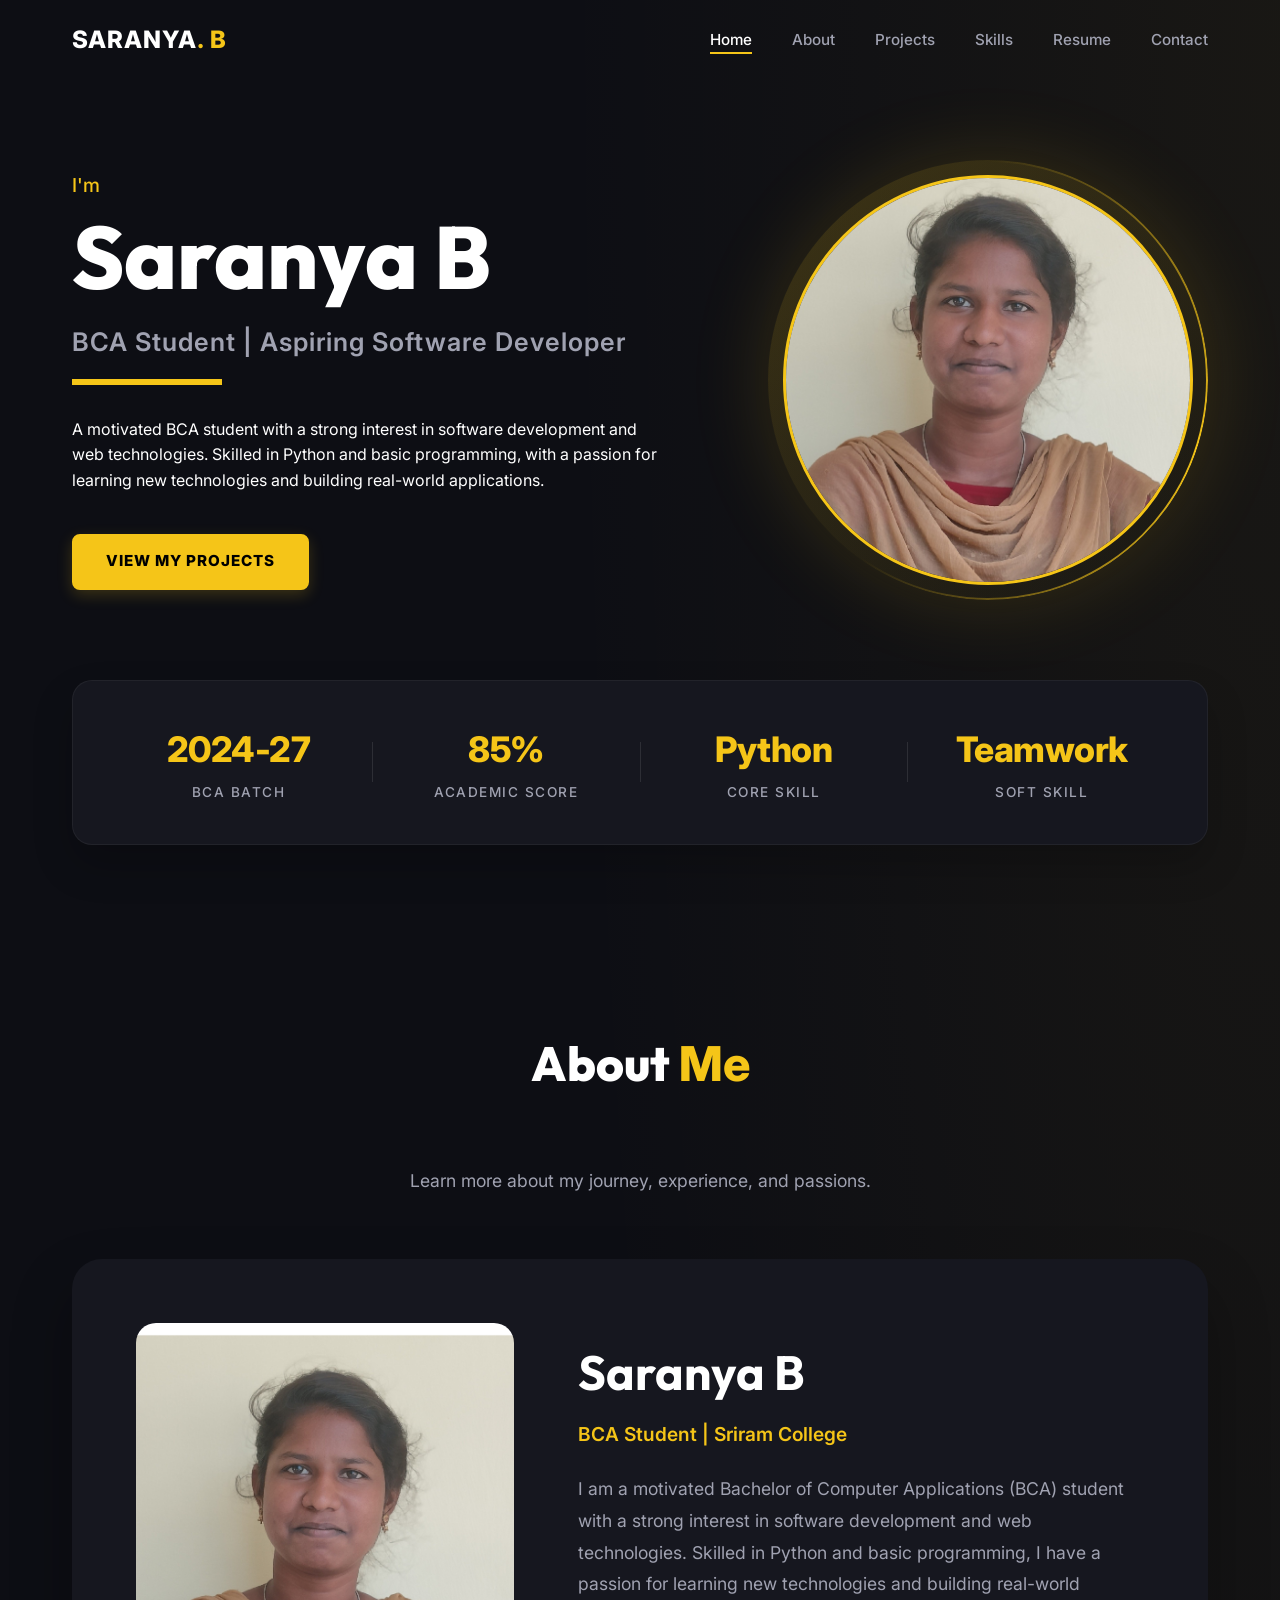
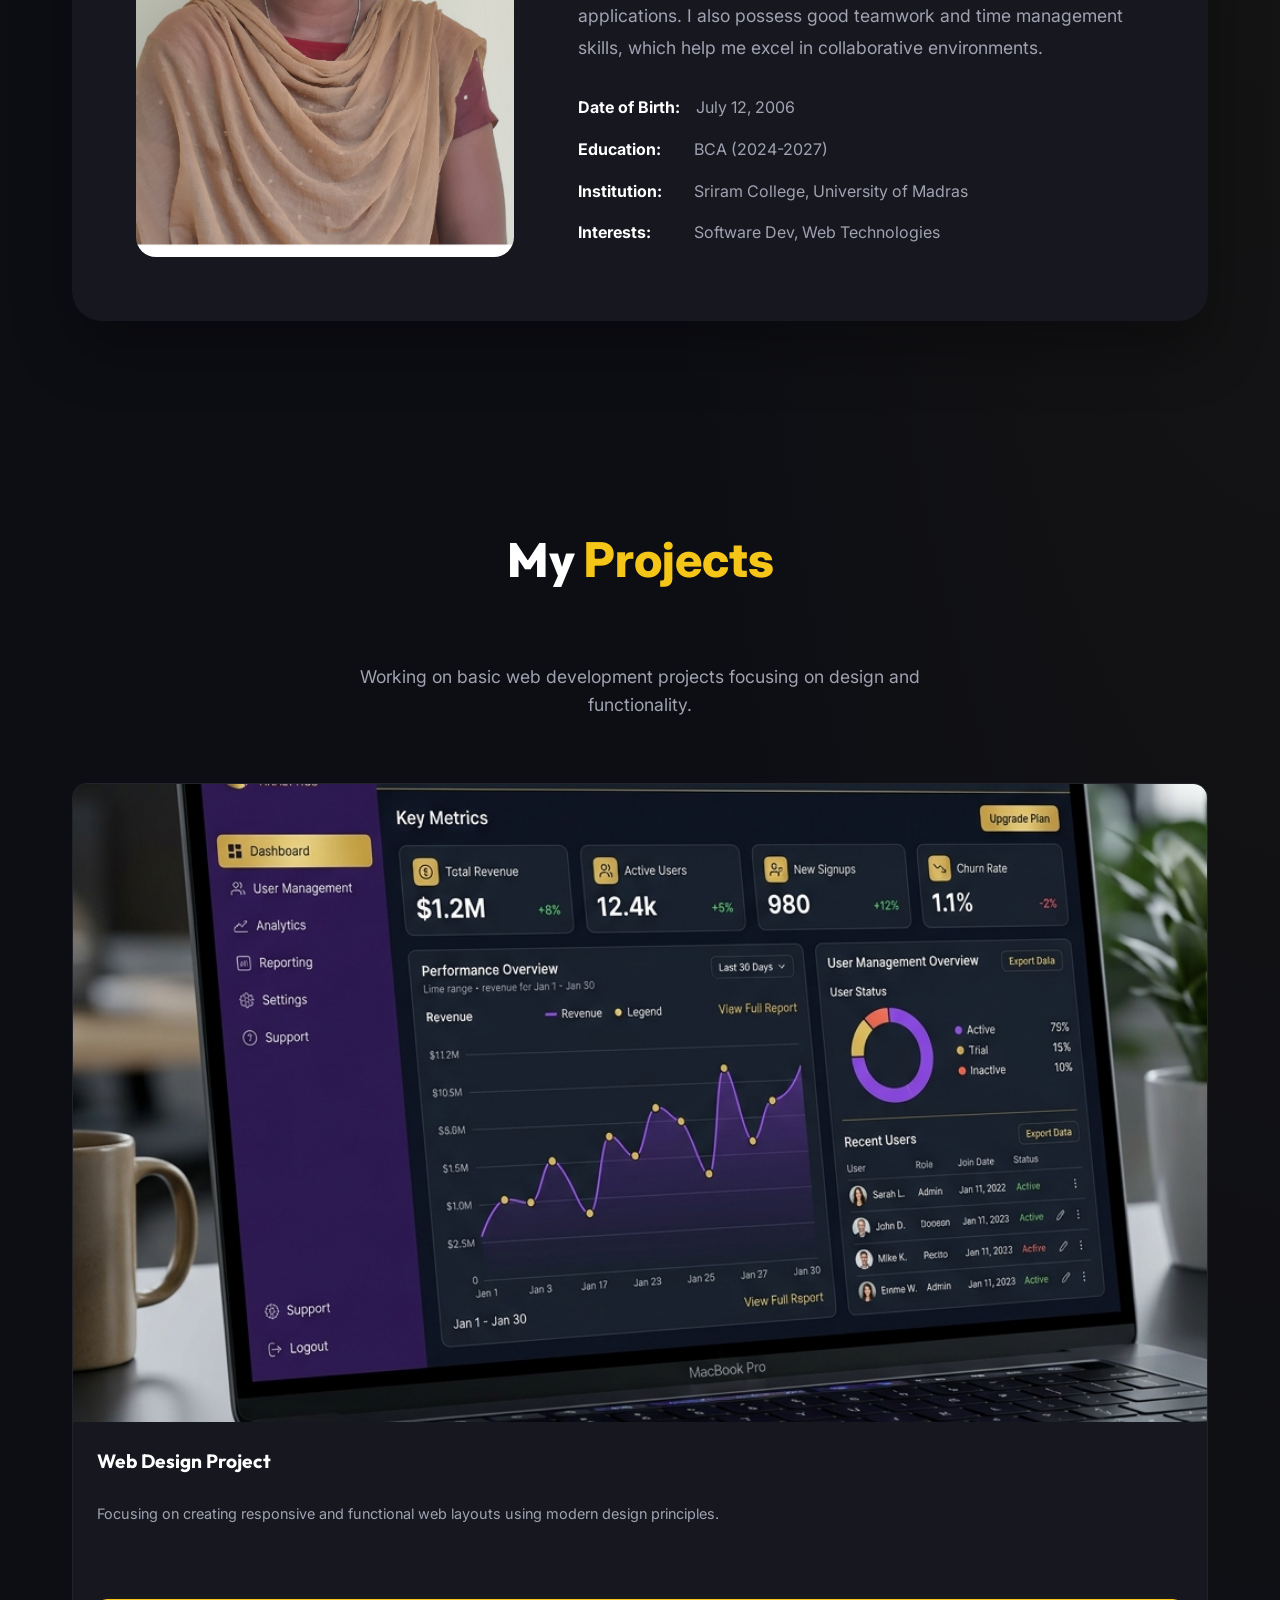
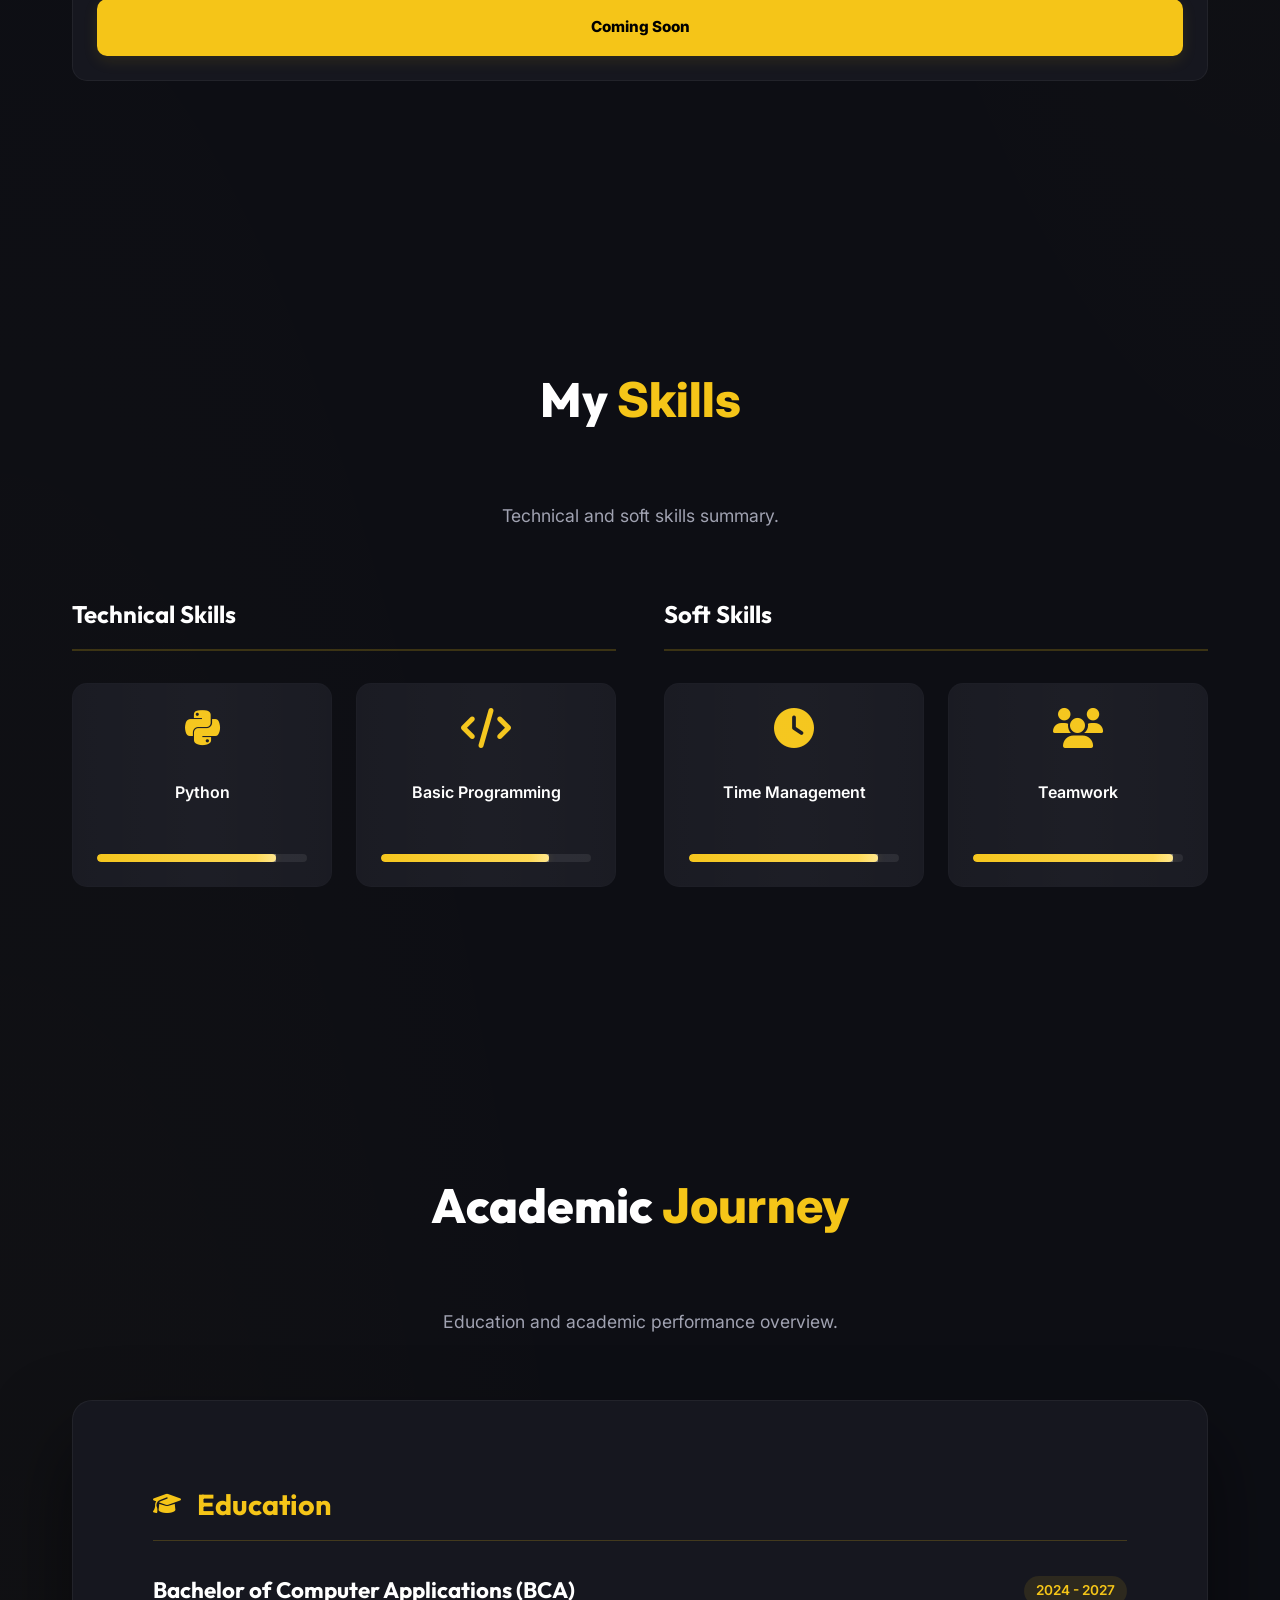
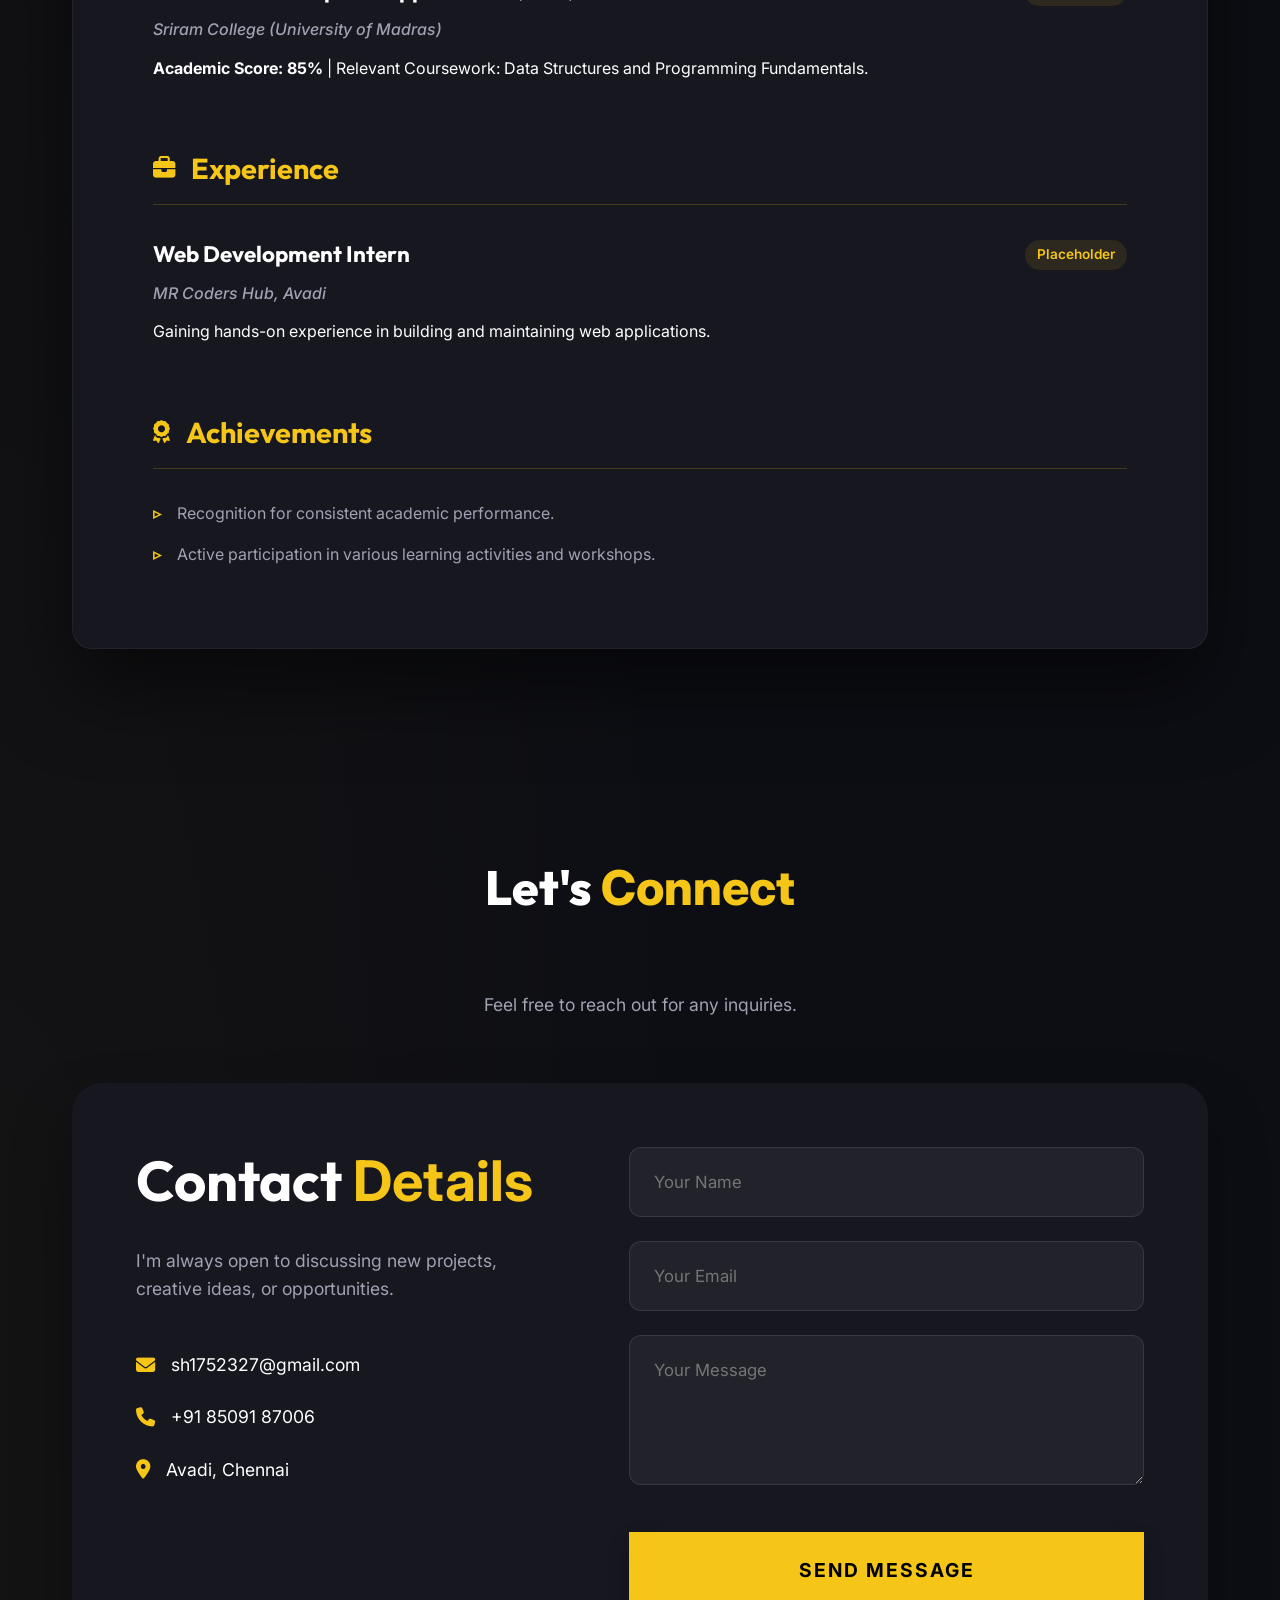
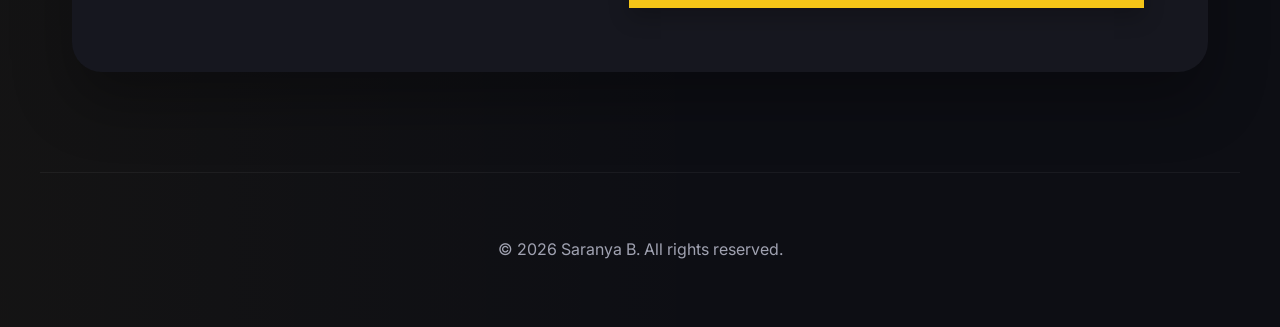
==== commit 11346e8f: "final commit" ====
--- a/index.html
+++ b/index.html
@@ -4,7 +4,7 @@
 <head>
     <meta charset="UTF-8">
     <meta name="viewport" content="width=device-width, initial-scale=1.0">
-    <title>Saranya | BCA Student & Aspiring Software Developer</title>
+    <title>Saranya B | BCA Student & Aspiring Software Developer</title>
     <link rel="stylesheet" href="style.css">
     <link rel="preconnect" href="https://fonts.googleapis.com">
     <link rel="preconnect" href="https://fonts.gstatic.com" crossorigin>
@@ -12,6 +12,7 @@
         href="https://fonts.googleapis.com/css2?family=Inter:wght@400;500;600&family=Outfit:wght@300;400;600;700;800&display=swap"
         rel="stylesheet">
     <link rel="stylesheet" href="https://cdnjs.cloudflare.com/ajax/libs/font-awesome/6.4.0/css/all.min.css">
+    <link rel="icon" type="image/png" href="favicon.png">
 </head>
 
 <body>
@@ -19,7 +20,7 @@
     <nav class="navbar" id="navbar">
         <div class="container nav-content">
             <div class="logo">
-                <a href="#home">Saranya<span>.</span></a>
+                <a href="#home">SARANYA<span>. B</span></a>
             </div>
 
             <ul class="nav-links" id="nav-links">
@@ -31,11 +32,7 @@
                 <li><a href="#contact">Contact</a></li>
             </ul>
 
-            <div class="nav-socials">
-                <a href="#"><i class="fab fa-linkedin-in"></i></a>
-                <a href="#"><i class="fab fa-github"></i></a>
-                <a href="#"><i class="fab fa-twitter"></i></a>
-            </div>
+
 
             <button class="hamburger" id="hamburger">
                 <span></span>
@@ -67,13 +64,13 @@
         <div class="container hero-content">
             <div class="hero-text">
                 <p class="intro">I'm</p>
-                <h1 class="name">Saranya</h1>
+                <h1 class="name">Saranya B</h1>
                 <p class="role-title">BCA Student | Aspiring Software Developer</p>
                 <div class="underline"></div>
                 <p class="description">
-                    An ambitious technologist dedicated to building robust software solutions. I combine analytical
-                    thinking with modern development practices to transform complex requirements into seamless digital
-                    experiences.
+                    A motivated BCA student with a strong interest in software development and web technologies. Skilled
+                    in Python and basic programming, with a passion for learning new technologies and building
+                    real-world applications.
                 </p>
                 <div class="hero-btns">
                     <a href="#projects" class="btn primary-btn">View My Projects</a>
@@ -81,8 +78,7 @@
             </div>
             <div class="hero-image">
                 <div class="image-wrapper">
-                    <img src="https://images.unsplash.com/photo-1573496359142-b8d87734a5a2?auto=format&fit=crop&q=80&w=800"
-                        alt="Saranya">
+                    <img src="profile_saranya.png" alt="Saranya B">
                 </div>
             </div>
         </div>
@@ -92,20 +88,23 @@
     <div class="container">
         <div class="stats">
             <div class="stat-item">
-                <div class="stat-number">15+</div>
-                <div class="stat-label">Course Modules</div>
-            </div>
-            <div class="stat-item">
-                <div class="stat-number">10+</div>
-                <div class="stat-label">Academic Projects</div>
-            </div>
+                <div class="stat-number">2024-27</div>
+                <div class="stat-label">BCA Batch</div>
+            </div>
+            <div class="stat-divider"></div>
             <div class="stat-item">
                 <div class="stat-number">85%</div>
-                <div class="stat-label">Aggregate Score</div>
-            </div>
+                <div class="stat-label">Academic Score</div>
+            </div>
+            <div class="stat-divider"></div>
             <div class="stat-item">
-                <div class="stat-number">02</div>
-                <div class="stat-label">Hackathon Wins</div>
+                <div class="stat-number">Python</div>
+                <div class="stat-label">Core Skill</div>
+            </div>
+            <div class="stat-divider"></div>
+            <div class="stat-item">
+                <div class="stat-number">Teamwork</div>
+                <div class="stat-label">Soft Skill</div>
             </div>
         </div>
     </div>
@@ -120,35 +119,33 @@
 
             <div class="about-card">
                 <div class="about-image">
-                    <img src="https://images.unsplash.com/photo-1573496359142-b8d87734a5a2?auto=format&fit=crop&q=80&w=800"
-                        alt="Saranya">
+                    <img src="profile_saranya.png" alt="Saranya B">
                 </div>
                 <div class="about-text">
-                    <h2>Saranya</h2>
-                    <p class="job-role">Aspiring Software Engineer | BCA Specialized in Web Technologies</p>
+                    <h2>Saranya B</h2>
+                    <p class="job-role">BCA Student | Sriram College</p>
                     <p class="bio">
-                        Driven by a desire to bridge the gap between complex logic and intuitive user experiences, I am
-                        a dedicated Bachelor of Computer Applications (BCA) student with a focus on full-stack
-                        development. My academic journey is defined by a consistent pursuit of technical excellence,
-                        from mastering data structures to architecting modern web applications.
-                        <br><br>
-                        I thrive at the intersection of problem-solving and creative design, always eager to leverage
-                        emerging technologies to build scalable, high-performance solutions. My goal is to contribute to
-                        innovative teams where I can apply my skills in modern frameworks and database management to
-                        drive meaningful digital transformation.
+                        I am a motivated Bachelor of Computer Applications (BCA) student with a strong interest in
+                        software development and web technologies. Skilled in Python and basic programming, I have a
+                        passion for learning new technologies and building real-world applications. I also possess good
+                        teamwork and time management skills, which help me excel in collaborative environments.
                     </p>
                     <div class="personal-details">
                         <div class="detail">
+                            <span class="label">Date of Birth:</span>
+                            <span class="value">July 12, 2006</span>
+                        </div>
+                        <div class="detail">
                             <span class="label">Education:</span>
-                            <span class="value">BCA (In Progress)</span>
+                            <span class="value">BCA (2024-2027)</span>
                         </div>
                         <div class="detail">
-                            <span class="label">Focus:</span>
-                            <span class="value">Web Dev & Data Analytics</span>
+                            <span class="label">Institution:</span>
+                            <span class="value">Sriram College, University of Madras</span>
                         </div>
                         <div class="detail">
                             <span class="label">Interests:</span>
-                            <span class="value">Cloud Computing, API Dev, Open Source</span>
+                            <span class="value">Software Dev, Web Technologies</span>
                         </div>
                     </div>
                 </div>
@@ -161,83 +158,29 @@
         <div class="container">
             <header class="section-header">
                 <h2 class="section-title">My <span class="highlight">Projects</span></h2>
-                <p class="section-subtitle">A curated collection of my latest work, ranging from web applications to
-                    creative UI designs.</p>
-            </header>
-
-            <div class="project-filters">
-                <button class="filter-btn active" data-filter="all">All</button>
-                <button class="filter-btn" data-filter="web">Web Apps</button>
-                <button class="filter-btn" data-filter="ui">UI Design</button>
-                <button class="filter-btn" data-filter="fullstack">Full Stack</button>
-            </div>
+                <p class="section-subtitle">Working on basic web development projects focusing on design and
+                    functionality.</p>
+            </header>
 
             <div class="projects-grid" id="projects-container">
-                <!-- Project 1 -->
-                <div class="project-card" data-category="web">
+                <!-- Project 1 (Placeholder) -->
+                <div class="project-card">
                     <div class="project-image">
-                        <img src="project_ecommerce.png" alt="Student Management System">
+                        <img src="project_saas.png" alt="Web Development Project">
                         <div class="project-overlay">
                             <div class="tech-stack">
-                                <span>Java</span>
-                                <span>Swing</span>
-                                <span>MySQL</span>
+                                <span>HTML</span>
+                                <span>CSS</span>
+                                <span>Basic JS</span>
                             </div>
                         </div>
                     </div>
                     <div class="project-info">
-                        <h3>Student Management System</h3>
-                        <p>Engineered to streamline academic administration, this system centralizes student data, grade
-                            tracking, and enrollment workflows with a focus on data integrity and security.</p>
+                        <h3>Web Design Project</h3>
+                        <p>Focusing on creating responsive and functional web layouts using modern design principles.
+                        </p>
                         <div class="project-actions">
-                            <a href="#" class="btn secondary-btn">View Demo</a>
-                            <a href="#" class="btn outline-btn"><i class="fab fa-github"></i> Code</a>
-                        </div>
-                    </div>
-                </div>
-
-                <!-- Project 2 -->
-                <div class="project-card" data-category="fullstack">
-                    <div class="project-image">
-                        <img src="project_travel.png" alt="Online Shopping Website">
-                        <div class="project-overlay">
-                            <div class="tech-stack">
-                                <span>PHP</span>
-                                <span>Bootstrap</span>
-                                <span>MySQL</span>
-                            </div>
-                        </div>
-                    </div>
-                    <div class="project-info">
-                        <h3>Swift Mart E-Shop</h3>
-                        <p>A high-performance B2C commerce platform designed for scalability, featuring dynamic product
-                            filtering, secure checkout flows, and automated inventory syncing.</p>
-                        <div class="project-actions">
-                            <a href="#" class="btn secondary-btn">View Demo</a>
-                            <a href="#" class="btn outline-btn"><i class="fab fa-github"></i> Code</a>
-                        </div>
-                    </div>
-                </div>
-
-                <!-- Project 3 -->
-                <div class="project-card" data-category="web">
-                    <div class="project-image">
-                        <img src="project_saas.png" alt="Chat Application">
-                        <div class="project-overlay">
-                            <div class="tech-stack">
-                                <span>Node.js</span>
-                                <span>Socket.io</span>
-                                <span>Express</span>
-                            </div>
-                        </div>
-                    </div>
-                    <div class="project-info">
-                        <h3>Real-time PulseChat</h3>
-                        <p>Built with an event-driven architecture, this application facilitates low-latency global
-                            communication through secure web socket implementation and state management.</p>
-                        <div class="project-actions">
-                            <a href="#" class="btn secondary-btn">View Demo</a>
-                            <a href="#" class="btn outline-btn"><i class="fab fa-github"></i> Code</a>
+                            <a href="#" class="btn secondary-btn">Coming Soon</a>
                         </div>
                     </div>
                 </div>
@@ -250,62 +193,47 @@
         <div class="container">
             <header class="section-header">
                 <h2 class="section-title">My <span class="highlight">Skills</span></h2>
-                <p class="section-subtitle">Technical expertise and creative capabilities accumulated over the years.
-                </p>
+                <p class="section-subtitle">Technical and soft skills summary.</p>
             </header>
 
             <div class="skills-grid-main">
-                <!-- Frontend -->
+                <!-- Technical Skills -->
                 <div class="skills-category">
-                    <h3>Frontend Development</h3>
+                    <h3>Technical Skills</h3>
                     <div class="skills-grid-inner">
-                        <div class="skill-card">
-                            <i class="fab fa-html5"></i>
-                            <span>HTML5</span>
-                            <div class="progress-bar">
-                                <div class="progress" style="width: 95%;"></div>
-                            </div>
-                        </div>
-                        <div class="skill-card">
-                            <i class="fab fa-css3-alt"></i>
-                            <span>CSS3</span>
-                            <div class="progress-bar">
-                                <div class="progress" style="width: 90%;"></div>
-                            </div>
-                        </div>
-                        <div class="skill-card">
-                            <i class="fab fa-js"></i>
-                            <span>JS</span>
-                            <div class="progress-bar">
-                                <div class="progress" style="width: 80%;"></div>
-                            </div>
-                        </div>
-                    </div>
-                </div>
-
-                <!-- Backend -->
-                <div class="skills-category">
-                    <h3>Backend Development</h3>
-                    <div class="skills-grid-inner">
-                        <div class="skill-card">
-                            <i class="fab fa-java"></i>
-                            <span>Java</span>
-                            <div class="progress-bar">
-                                <div class="progress" style="width: 85%;"></div>
-                            </div>
-                        </div>
                         <div class="skill-card">
                             <i class="fab fa-python"></i>
                             <span>Python</span>
                             <div class="progress-bar">
-                                <div class="progress" style="width: 80%;"></div>
+                                <div class="progress" data-width="85%"></div>
                             </div>
                         </div>
                         <div class="skill-card">
-                            <i class="fab fa-php"></i>
-                            <span>PHP</span>
+                            <i class="fas fa-code"></i>
+                            <span>Basic Programming</span>
                             <div class="progress-bar">
-                                <div class="progress" style="width: 75%;"></div>
+                                <div class="progress" data-width="80%"></div>
+                            </div>
+                        </div>
+                    </div>
+                </div>
+
+                <!-- Soft Skills -->
+                <div class="skills-category">
+                    <h3>Soft Skills</h3>
+                    <div class="skills-grid-inner">
+                        <div class="skill-card">
+                            <i class="fas fa-clock"></i>
+                            <span>Time Management</span>
+                            <div class="progress-bar">
+                                <div class="progress" data-width="90%"></div>
+                            </div>
+                        </div>
+                        <div class="skill-card">
+                            <i class="fas fa-users"></i>
+                            <span>Teamwork</span>
+                            <div class="progress-bar">
+                                <div class="progress" data-width="95%"></div>
                             </div>
                         </div>
                     </div>
@@ -318,84 +246,41 @@
     <section id="resume" class="section-padding">
         <div class="container">
             <header class="section-header">
-                <h2 class="section-title">Professional <span class="highlight">Resume</span></h2>
-                <p class="section-subtitle">A synthesized overview of my academic trajectory, engineering capabilities,
-                    and professional objectives.</p>
+                <h2 class="section-title">Academic <span class="highlight">Journey</span></h2>
+                <p class="section-subtitle">Education and academic performance overview.</p>
             </header>
 
             <div class="resume-paper">
-                <!-- Profile Summary -->
-                <div class="resume-section">
-                    <h2 class="resume-section-title"><i class="fas fa-user-tie"></i> Profile Summary</h2>
-                    <p>Ambitious Bachelor of Computer Applications (BCA) student with a deep-seated passion for software
-                        engineering and scalable web architecture. Proactive problem-solver with a proven ability to
-                        translate complex logic into functional academic applications. Committed to lifelong learning
-                        and staying at the forefront of emerging technologies like AI-driven development and modern
-                        backend infrastructures.</p>
-                </div>
-
                 <div class="resume-section">
                     <h2 class="resume-section-title"><i class="fas fa-graduation-cap"></i> Education</h2>
                     <div class="resume-item">
                         <div class="resume-item-header">
                             <h3>Bachelor of Computer Applications (BCA)</h3>
-                            <span>2023 - 2026</span>
-                        </div>
-                        <p class="institution">Example University of Technology</p>
-                        <p><strong>Current CGPA: 8.5/10.0</strong> | Relevant Coursework: Data Structures, Operating
-                            Systems, Database Management (RDBMS), and Advanced Web Development.</p>
+                            <span>2024 - 2027</span>
+                        </div>
+                        <p class="institution">Sriram College (University of Madras)</p>
+                        <p><strong>Academic Score: 85%</strong> | Relevant Coursework: Data Structures and Programming
+                            Fundamentals.</p>
                     </div>
                 </div>
 
                 <div class="resume-section">
-                    <h2 class="resume-section-title"><i class="fas fa-microchip"></i> Technical Skills Matrix</h2>
-                    <div class="resume-skills-grid">
-                        <div class="skill-group">
-                            <h4>Frontend</h4>
-                            <p>HTML5, CSS3 (SCSS), JavaScript (ES6+), Bootstrap, Tailwind</p>
-                        </div>
-                        <div class="skill-group">
-                            <h4>Backend</h4>
-                            <p>Java (Core & Swing), Python (Django/Flask), PHP, Node.js</p>
-                        </div>
-                        <div class="skill-group">
-                            <h4>Database</h4>
-                            <p>MySQL, PostgreSQL, SQLite, MongoDB (Basics)</p>
-                        </div>
-                        <div class="skill-group">
-                            <h4>Tools</h4>
-                            <p>Git, GitHub, Linux Shell, VS Code, Postman, Figma</p>
-                        </div>
-                    </div>
-                </div>
-
-                <div class="resume-section">
-                    <h2 class="resume-section-title"><i class="fas fa-code-branch"></i> Core Projects</h2>
+                    <h2 class="resume-section-title"><i class="fas fa-briefcase"></i> Experience</h2>
                     <div class="resume-item">
                         <div class="resume-item-header">
-                            <h3>Real-time PulseChat Platform</h3>
-                            <span>Node.js, Socket.io</span>
-                        </div>
-                        <p>Architected a high-concurrency chat application facilitating low-latency communication.
-                            Focused on secure session handling and real-time state synchronization across multiple
-                            clients.</p>
-                    </div>
-                    <div class="resume-item">
-                        <div class="resume-item-header">
-                            <h3>Swift Mart E-Commerce Hub</h3>
-                            <span>PHP, MySQL, Bootstrap</span>
-                        </div>
-                        <p>Developed a full-stack e-commerce solution with dynamic product inventory, secure user
-                            authentication, and a responsive frontend interface optimized for conversion.</p>
+                            <h3>Web Development Intern</h3>
+                            <span>Placeholder</span>
+                        </div>
+                        <p class="institution">MR Coders Hub, Avadi</p>
+                        <p>Gaining hands-on experience in building and maintaining web applications.</p>
                     </div>
                 </div>
 
                 <div class="resume-section">
-                    <h2 class="resume-section-title"><i class="fas fa-award"></i> Certifications</h2>
+                    <h2 class="resume-section-title"><i class="fas fa-award"></i> Achievements</h2>
                     <ul class="resume-list">
-                        <li>Google Data Analytics Professional Certificate</li>
-                        <li>Advanced Java Programming - University Certified</li>
-                        <li>Responsive Web Design Specialization - FreeCodeCamp</li>
+                        <li>Recognition for consistent academic performance.</li>
+                        <li>Active participation in various learning activities and workshops.</li>
                     </ul>
                 </div>
             </div>
@@ -407,22 +292,25 @@
         <div class="container">
             <header class="section-header">
                 <h2 class="section-title">Let's <span class="highlight">Connect</span></h2>
-                <p class="section-subtitle">Reach out for internships, collaborations, or professional discussions.</p>
+                <p class="section-subtitle">Feel free to reach out for any inquiries.</p>
             </header>
 
             <div class="contact-card">
                 <div class="contact-info">
-                    <h2>Professional <span class="highlight">Inquiries</span></h2>
-                    <p>Whether you're looking for a dedicated intern or have a project that needs a fresh perspective,
-                        I'm eager to hear from you.</p>
+                    <h2>Contact <span class="highlight">Details</span></h2>
+                    <p>I'm always open to discussing new projects, creative ideas, or opportunities.</p>
                     <div class="contact-details">
                         <div class="detail-item">
                             <i class="fas fa-envelope"></i>
-                            <span>hello@saranya.com</span>
+                            <span>sh1752327@gmail.com</span>
                         </div>
                         <div class="detail-item">
                             <i class="fas fa-phone"></i>
-                            <span>+91 98765 43210</span>
+                            <span>+91 85091 87006</span>
+                        </div>
+                        <div class="detail-item">
+                            <i class="fas fa-map-marker-alt"></i>
+                            <span>Avadi, Chennai</span>
                         </div>
                     </div>
                 </div>
@@ -443,7 +331,7 @@
     </section>
 
     <footer class="footer container">
-        <p>&copy; 2026 Saranya. All rights reserved.</p>
+        <p>&copy; 2026 Saranya B. All rights reserved.</p>
     </footer>
 
     <script src="script.js"></script>
--- a/style.css
+++ b/style.css
@@ -315,14 +315,36 @@
 
 .hero-image .image-wrapper {
     position: relative;
-    width: 420px;
-    height: 420px;
+    width: 440px;
+    height: 440px;
     border-radius: 50%;
-    border: 10px solid rgba(245, 197, 24, 0.08);
-    padding: 10px;
-    box-shadow: 0 0 60px var(--glow-color);
+    padding: 15px;
+    background: linear-gradient(135deg, rgba(245, 197, 24, 0.2), transparent);
+    box-shadow: 0 0 80px var(--glow-color);
     animation: float 6s ease-in-out infinite;
     margin-left: auto;
+    display: flex;
+    align-items: center;
+    justify-content: center;
+}
+
+.hero-image .image-wrapper::before {
+    content: '';
+    position: absolute;
+    inset: 0;
+    border-radius: 50%;
+    padding: 2px;
+    background: conic-gradient(from 0deg, transparent, var(--accent-color), transparent 60%);
+    -webkit-mask: linear-gradient(#fff 0 0) content-box, linear-gradient(#fff 0 0);
+    mask: linear-gradient(#fff 0 0) content-box, linear-gradient(#fff 0 0);
+    -webkit-mask-composite: xor;
+    mask-composite: exclude;
+    animation: rotate 4s linear infinite;
+}
+
+@keyframes rotate {
+    from { transform: rotate(0deg); }
+    to { transform: rotate(360deg); }
 }
 
 @keyframes float {
@@ -334,6 +356,7 @@
     width: 100%;
     height: 100%;
     object-fit: cover;
+    object-position: center 20%;
     border-radius: 50%;
     border: 3px solid var(--accent-color);
     transition: transform 0.6s var(--transition);
@@ -476,11 +499,11 @@
     justify-content: space-between;
     align-items: center;
     background-color: var(--card-bg);
-    padding: 4rem;
-    border-radius: 30px;
-    margin-bottom: 120px;
-    border: 1px solid rgba(255,255,255,0.03);
-    box-shadow: 0 30px 60px rgba(0,0,0,0.3);
+    padding: 2.5rem 2rem;
+    border-radius: 20px;
+    margin-bottom: 80px;
+    border: 1px solid rgba(255, 255, 255, 0.05);
+    box-shadow: 0 20px 40px rgba(0, 0, 0, 0.2);
 }
 
 .stat-item {
@@ -489,23 +512,25 @@
 }
 
 .stat-number {
-    font-size: 3.5rem;
+    font-size: 2.2rem;
     font-weight: 800;
     color: var(--accent-color);
-    margin-bottom: 0.5rem;
+    margin-bottom: 0.3rem;
+    letter-spacing: -0.5px;
 }
 
 .stat-label {
-    font-size: 1.1rem;
+    font-size: 0.85rem;
     color: var(--text-secondary);
     text-transform: uppercase;
-    letter-spacing: 1px;
+    letter-spacing: 1.5px;
+    font-weight: 500;
 }
 
 .stat-divider {
     width: 1px;
-    height: 80px;
-    background-color: rgba(255,255,255,0.1);
+    height: 40px;
+    background-color: rgba(255, 255, 255, 0.1);
 }
 
 /* Service List */
@@ -750,6 +775,9 @@
 .about-image img {
     border-radius: 20px;
     width: 100%;
+    height: 100%;
+    object-fit: cover;
+    object-position: center 20%;
 }
 
 .about-text h2 {
@@ -889,6 +917,13 @@
     gap: 2rem;
 }
 
+.skills-grid-inner {
+    display: grid;
+    grid-template-columns: repeat(auto-fit, minmax(200px, 1fr));
+    gap: 2rem;
+    margin-top: 1.5rem;
+}
+
 .skill-card {
     background-color: var(--card-bg);
     padding: 2.5rem 1.5rem;
@@ -898,16 +933,9 @@
     align-items: center;
     gap: 1rem;
     transition: var(--transition);
-}
-
-.skill-card i {
-    font-size: 3rem;
-    color: var(--accent-color);
-}
-
-.skill-card span {
-    font-weight: 600;
-    font-size: 1.1rem;
+    position: relative;
+    overflow: hidden;
+    border: 1px solid rgba(255, 255, 255, 0.05);
 }
 
 .skill-card:hover {
@@ -1045,26 +1073,26 @@
 /* Projects Grid */
 .projects-grid {
     display: grid;
-    grid-template-columns: repeat(auto-fit, minmax(320px, 1fr));
-    gap: 3rem;
-    margin-bottom: 100px;
+    grid-template-columns: repeat(auto-fit, minmax(280px, 1fr));
+    gap: 2rem;
+    margin-bottom: 80px;
     align-items: stretch;
     justify-content: center;
 }
 
 .project-card {
     background-color: var(--card-bg);
-    border-radius: 20px;
+    border-radius: 15px;
     overflow: hidden;
     transition: var(--transition);
     border: 1px solid rgba(255,255,255,0.05);
     display: flex;
-    flex-direction: column; /* Allow flex children to fill height */
+    flex-direction: column;
 }
 
 .project-card:hover {
-    transform: translateY(-10px);
-    box-shadow: 0 20px 40px rgba(0,0,0,0.4);
+    transform: translateY(-8px);
+    box-shadow: 0 15px 30px rgba(0,0,0,0.4);
     border-color: rgba(245, 197, 24, 0.2);
 }
 
@@ -1095,7 +1123,7 @@
     background: linear-gradient(to top, rgba(30, 31, 43, 0.9), transparent);
     display: flex;
     align-items: flex-end;
-    padding: 1.5rem;
+    padding: 1rem;
     opacity: 0;
     transition: var(--transition);
 }
@@ -1106,45 +1134,44 @@
 
 .tech-stack {
     display: flex;
-    gap: 0.5rem;
+    gap: 0.4rem;
     flex-wrap: wrap;
 }
 
 .tech-stack span {
     background-color: var(--accent-color);
     color: var(--black);
-    padding: 4px 12px;
-    border-radius: 20px;
-    font-size: 0.75rem;
+    padding: 3px 10px;
+    border-radius: 15px;
+    font-size: 0.7rem;
     font-weight: 700;
     text-transform: uppercase;
 }
 
 .project-info {
-    padding: 2rem;
+    padding: 1.5rem;
     display: flex;
     flex-direction: column;
-    flex: 1; /* Allow info section to take up remaining space */
+    flex: 1;
 }
 
 .project-info h3 {
-    font-size: 1.5rem;
-    margin-bottom: 1rem;
+    font-size: 1.2rem;
+    margin-bottom: 0.8rem;
     color: var(--white);
-    min-height: 3.6rem; /* Support up to 2 lines of title if needed */
+    min-height: 2.8rem;
     display: -webkit-box;
     -webkit-line-clamp: 2;
-    line-clamp: 2;
     -webkit-box-orient: vertical;
     overflow: hidden;
 }
 
 .project-info p {
     color: var(--text-secondary);
-    font-size: 0.95rem;
-    margin-bottom: 2rem;
-    line-height: 1.6;
-    height: 4.8rem; /* Fixed height for exactly 3 lines of text */
+    font-size: 0.9rem;
+    margin-bottom: 1.5rem;
+    line-height: 1.5;
+    height: 4.5rem; /* Slightly reduced height */
     overflow: hidden;
     display: -webkit-box;
     -webkit-line-clamp: 3;
@@ -1457,52 +1484,50 @@
 /* Progress Bars */
 .progress-bar {
     width: 100%;
-    height: 6px;
-    background-color: rgba(255, 255, 255, 0.05);
+    height: 8px;
+    background-color: rgba(255, 255, 255, 0.08);
     border-radius: 10px;
     overflow: hidden;
     position: relative;
+    margin-top: 1rem;
 }
 
 .progress {
     height: 100%;
     background: linear-gradient(90deg, var(--accent-color), #ffdb58);
     border-radius: 10px;
-    width: 0; /* JS will animate this */
-    transition: width 1.5s cubic-bezier(0.1, 0, 0.2, 1);
+    width: 0; 
+    transition: width 1.5s cubic-bezier(0.34, 1.56, 0.64, 1);
     position: relative;
+    box-shadow: 0 0 10px var(--glow-color);
 }
 
 .progress::after {
     content: '';
     position: absolute;
     right: 0;
-    top: 50%;
-    transform: translateY(-50%);
-    width: 10px;
-    height: 10px;
-    background: var(--accent-color);
-    border-radius: 50%;
-    box-shadow: 0 0 10px var(--accent-color);
-    animation: pulseGlow 1.5s infinite;
-}
-
-@keyframes pulseGlow {
-    0% { box-shadow: 0 0 5px var(--accent-color); }
-    50% { box-shadow: 0 0 15px var(--accent-color); }
-    100% { box-shadow: 0 0 5px var(--accent-color); }
+    top: 0;
+    width: 20px;
+    height: 100%;
+    background: linear-gradient(90deg, transparent, rgba(255, 255, 255, 0.3));
+    animation: barShine 2s infinite;
+}
+
+@keyframes barShine {
+    0% { transform: translateX(-100%); }
+    100% { transform: translateX(100%); }
 }
 
 /* Staggered Reveal Animation */
 .skills-grid-inner .skill-card {
     opacity: 0;
-    transform: perspective(1000px) rotateX(-20deg) translateY(40px);
+    transform: translateY(40px);
     transition: all 0.8s cubic-bezier(0.34, 1.56, 0.64, 1);
 }
 
 .skills-grid-inner .skill-card.revealed {
     opacity: 1;
-    transform: perspective(1000px) rotateX(0) translateY(0);
+    transform: translateY(0);
 }
 
 .skill-card:hover i {
